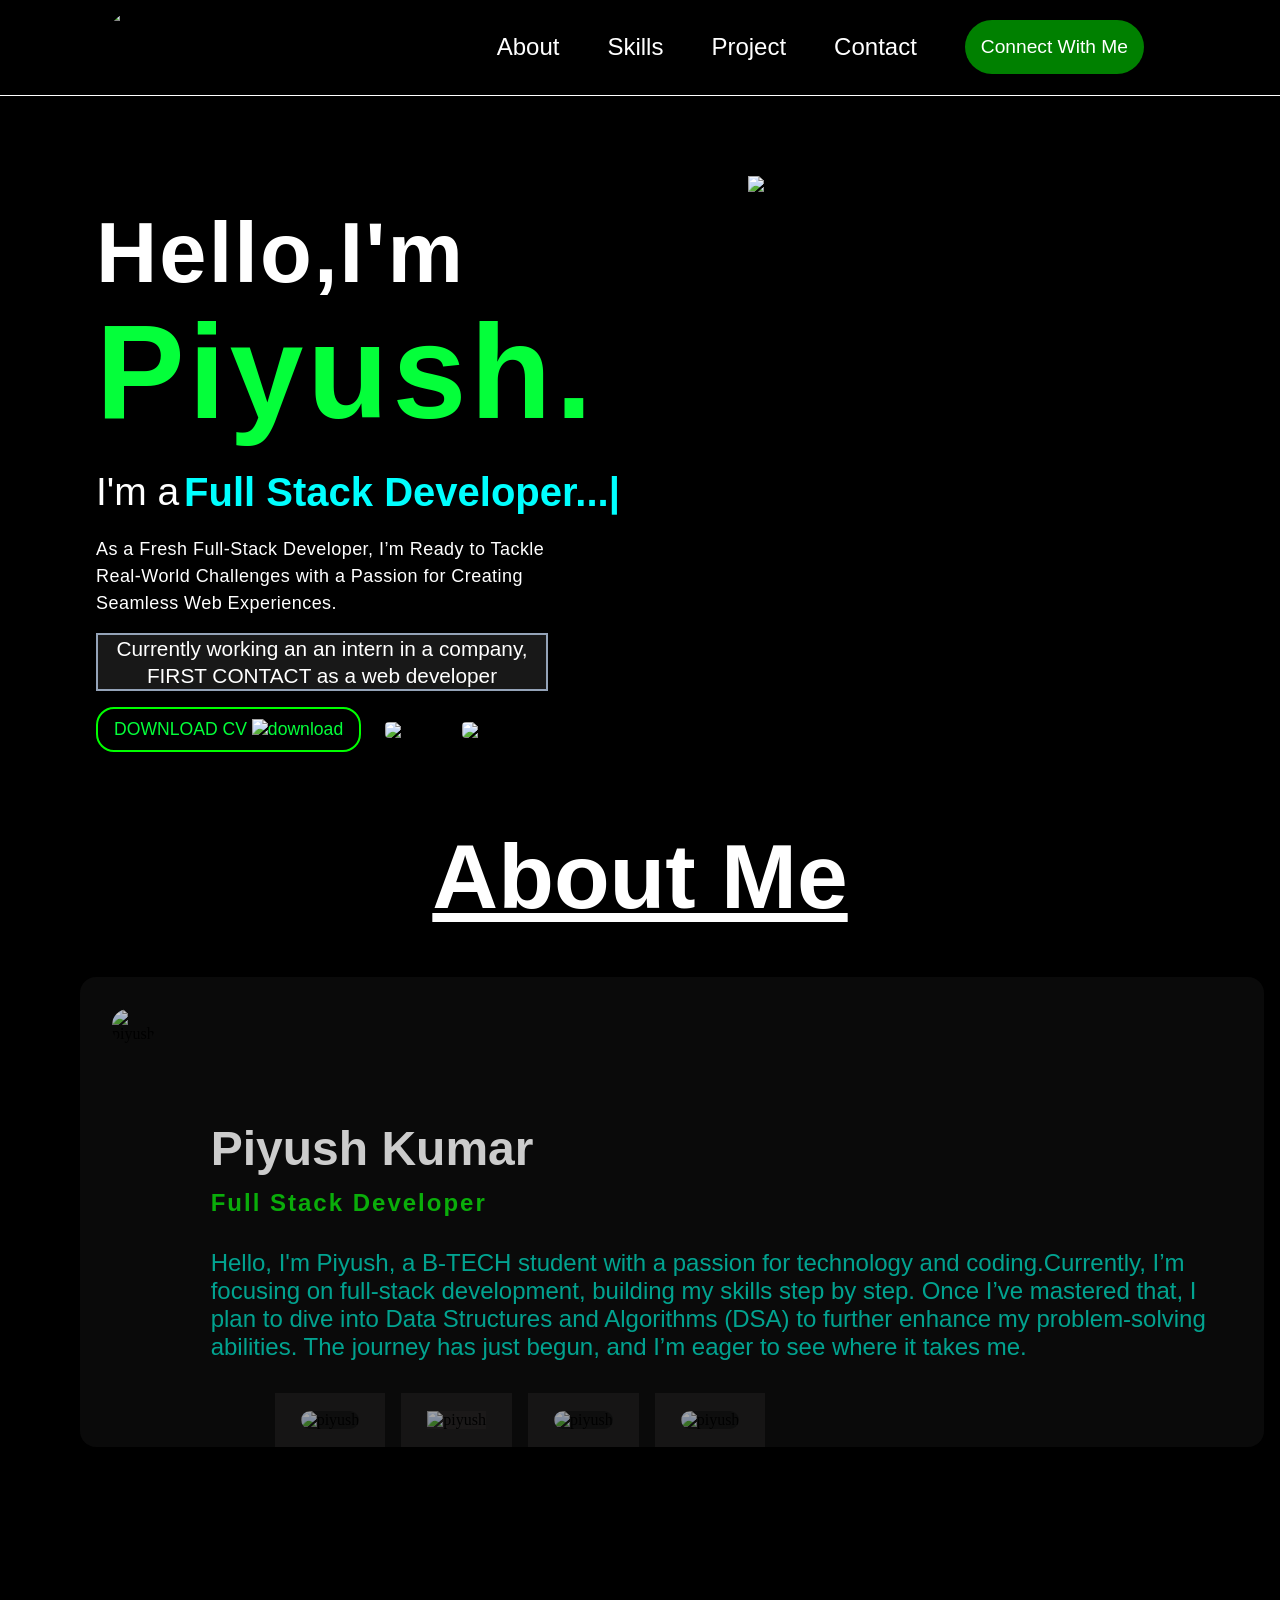
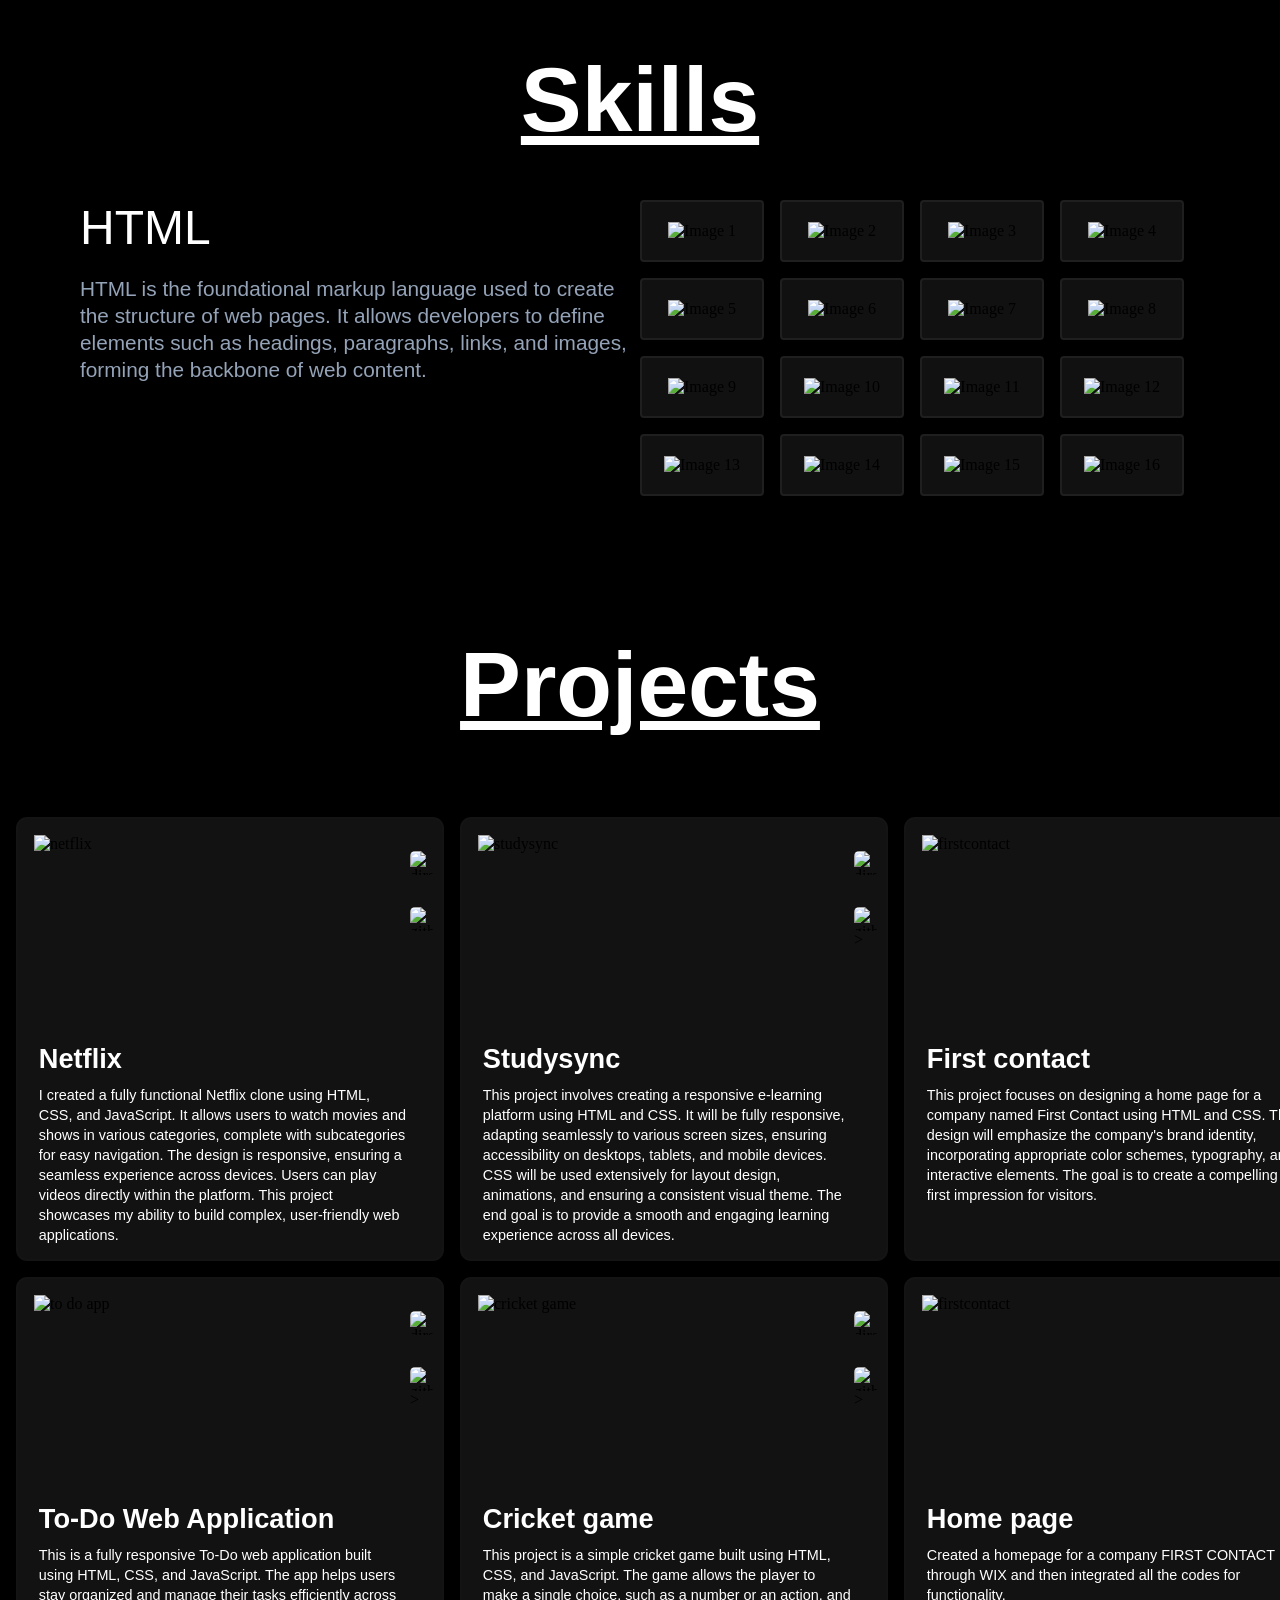
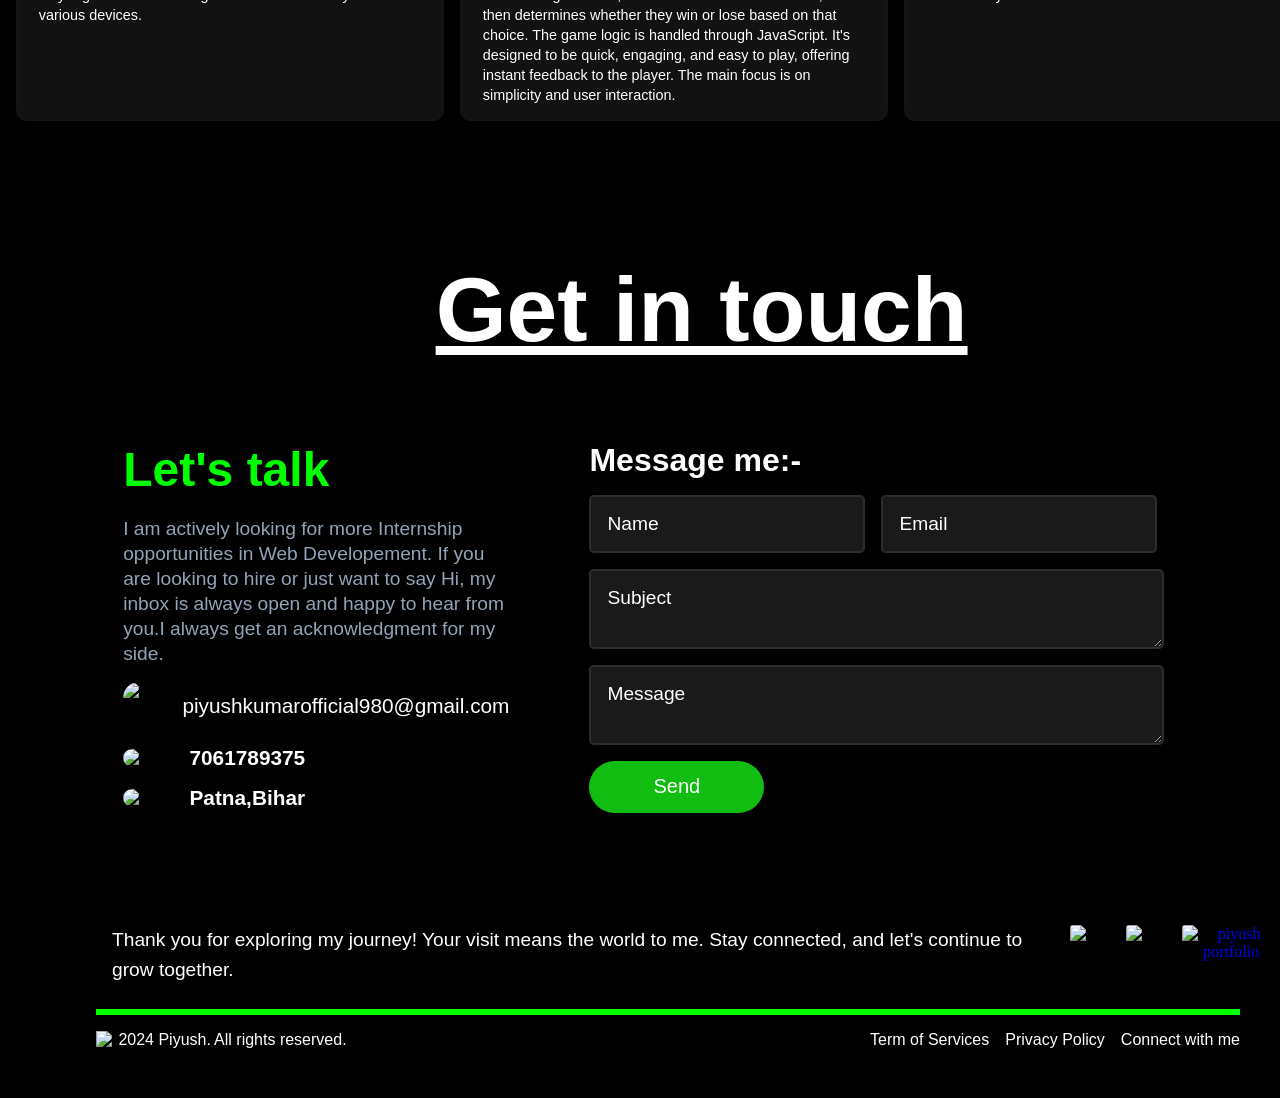
==== index.html @ 13a8d2f1 "Update and rename portfolio2.html to index.html" ====
<!DOCTYPE html>
<html lang="en">

<head>
  <meta charset="UTF-8" />
  <meta name="viewport" content="width=device-width, initial-scale=1.0" />
  <title>portfolio</title>
  <link rel="stylesheet" href="portfolio2.css" />
</head>

<body>
  <div class="header">
    <div class="header-left-content">
      <img class="header-image" src="images/letter p.png" alt="image" />
    </div>

    <nav class="header-right-content">
      <a href="#about" class="header-right-content1">About</a>
      <a href="#skills" class="header-right-content1">Skills</a>
      <a href="#project" class="header-right-content1">Project</a>
      <a href="#contact" class="header-right-content1">Contact</a>
      <a href="#contact" class="header-btn">Connect With Me</a>
    </nav>
  </div>
  <div class="piyush"></div>
  <div class="content1" id="home">
    <div class="content1-left">
      <div class="content1-left-details">
        <div class="content-left-name">
          <h3 class="hello">Hello,I'm</h3>
          <h1 class="name-details">Piyush.</h1>
        </div>

        <div class="about-myself">
          <span class="myself">I'm a</span>
          <span class="programmer" data-text="piyush">Full Stack Developer...</span>
        </div>

        <div class="content1-left-hire">
          <p class="content1-para">
            As a Fresh Full-Stack Developer, I’m Ready to Tackle Real-World
            Challenges with a Passion for Creating Seamless Web Experiences.
          </p>
        </div>
        <div class="last-div">
          <p class="last-para">Currently working an an intern in a company, FIRST CONTACT as a web developer</p>
        </div>
        <div class="download">
          <div class="dummy-box">
            <div id="cv-button">
              DOWNLOAD CV 
              <img class="img-1" src="images/download arrow - Copy.png" alt="download" />
            </div>
          </div>
          <button id="github-button">
            <img class="img-2" src="images/github-img.png" alt="github"
              onclick="openLink('https://github.com/piyushkumar980')" />
          </button>
          <button id="linkedin-button">
            <img class="img-2" src="images/linkedin-img - Copy.png" alt="linkedin"
              onclick="openLink('https://www.linkedin.com/in/piyush-kumar-47b138263/')" />
          </button>
        </div>
      </div>
    </div>

    <div class="content1-right">
      <img class="piyush-image1" src="images/content1-img.png" alt="PIYUSH KUMAR" />
    </div>
  </div>

  <section class="content2" id="about">
    <h1 class="content2-heading">About Me</h1>
    <div class="box">
      <div class="box-left">
        <img class="piyush-img" src="images/piyush image.jpg" alt="piyush" />
      </div>
      <div class="box-right">
        <h2 class="right-box-heading">Piyush Kumar</h2>
        <h3 class="right-box-span">Full Stack Developer</h3>
        <p class="right-box-para">
          Hello, I'm Piyush, a B-TECH student with a passion for technology
          and coding.Currently, I’m focusing on full-stack development,
          building my skills step by step. Once I’ve mastered that, I plan to
          dive into Data Structures and Algorithms (DSA) to further enhance my
          problem-solving abilities. The journey has just begun, and I’m eager
          to see where it takes me.
        </p>
        <div class="right-box-images">
          <div class="img-btn">
            <img class="content2-img" src="images/instagram - Copy.png" alt="piyush"
              onclick="openLink('https://www.instagram.com/')" />
          </div>
          <div class="img-btn">
            <img class="content2-image" src="images/linkedin-img - Copy.png" alt="piyush"
              onclick="openLink('https://www.linkedin.com/in/piyush-kumar-47b138263/')" />
          </div>
          <div class="img-btn">
            <img class="content2-img" src="images/github-img.png" alt="piyush"
              onclick="openLink('https://github.com/piyushkumar980')" />
          </div>
          <div class="img-btn">
            <img class="content2-img" src="images/mail - Copy.png" alt="piyush"
              onclick="openLink('https://myaccount.google.com/?hl=en&utm_source=OGB&utm_medium=act')" />
          </div>
        </div>
      </div>
    </div>
  </section>

  <section class="content3" id="skills">
    <h1 class="content3-heading">Skills</h1>

    <div class="content3-box">
      <div class="content3-leftbox">

        <div class="text-block active" id="text1">
          <h2 class="heading-2">HTML</h2>
          <p class="dummy-para">HTML is the foundational markup language used to create the structure of web pages. It
            allows developers to define elements such as headings, paragraphs, links, and images, forming the backbone
            of web content.</p>
        </div>
        <div class="text-block" id="text2">
          <h2 class="heading-2">CSS</h2>
          <p class="dummy-para">CSS is a stylesheet language used to control the presentation and layout of web pages.
            It allows for the separation of content and design, enabling developers to create visually appealing and
            responsive websites.</p>
        </div>
        <div class="text-block" id="text3">
          <h2 class="heading-2">JavaScript</h2>
          <p class="dummy-para">JavaScript is a powerful programming language that adds interactivity to websites. It
            enables dynamic content, such as animations, form validation, and complex user interfaces, enhancing the
            user experience.</p>
        </div>
        <div class="text-block" id="text4">
          <h2 class="heading-2">Bootstrap</h2>
          <p class="dummy-para">Bootstrap is a front-end framework that helps developers build responsive, mobile-first
            websites. It includes a collection of pre-designed components, such as navigation bars and modals, that can
            be easily customized.</p>
        </div>
        <div class="text-block" id="text5">
          <h2 class="heading-2">MongoDB</h2>
          <p class="dummy-para">MongoDB is a NoSQL database that stores data in JSON-like documents. It is highly
            scalable and flexible, making it ideal for applications that require large volumes of unstructured data.</p>
        </div>
        <div class="text-block" id="text6">
          <h2 class="heading-2">Express</h2>
          <p class="dummy-para">Express is a lightweight web application framework for Node.js. It provides a robust set
            of features for web and mobile applications, simplifying the development of server-side logic and APIs.</p>
        </div>
        <div class="text-block" id="text7">
          <h2 class="heading-2">React</h2>
          <p class="dummy-para">React is a JavaScript library for building user interfaces, particularly single-page
            applications. It allows developers to create reusable UI components and manage the state of complex
            applications efficiently.</p>
        </div>
        <div class="text-block" id="text8">
          <h2 class="heading-2">Node.js</h2>
          <p class="dummy-para">Node.js is a runtime environment that allows developers to run JavaScript on the server
            side. It is widely used for building scalable network applications, thanks to its event-driven, non-blocking
            I/O model.</p>
        </div>
        <div class="text-block" id="text9">
          <h2 class="heading-2">MySQL</h2>
          <p class="dummy-para">MySQL is a widely used open-source relational database management system. It is known
            for its reliability, performance, and ease of use, and is commonly used in web applications to store and
            retrieve data.</p>
        </div>
        <div class="text-block" id="text10">
          <h2 class="heading-2">Tailwind CSS</h2>
          <Tailwind class="dummy-para">Tailwind CSS is a utility-first CSS framework that allows developers to rapidly
            build custom user interfaces. It provides low-level utility classes that can be combined to create unique
            designs without writing custom CSS.</p>
        </div>
        <div class="text-block" id="text11">
          <h2 class="heading-2">C</h2>
          <p class="dummy-para">C is a general-purpose programming language that has influenced many modern languages.
            It is known for its efficiency and is widely used in system programming, embedded systems, and operating
            systems.</p>
        </div>
        <div class="text-block" id="text12">
          <h2 class="heading-2">C++</h2>
          <p class="dummy-para">C++ is an extension of the C programming language that includes object-oriented
            features. It is commonly used in software development for applications that require high performance, such
            as games and simulations.</p>
        </div>
        <div class="text-block" id="text13">
          <h2 class="heading-2">Git</h2>
          <p class="dummy-para">Git is a version control system that tracks changes in source code during software
            development. It enables multiple developers to collaborate on projects, maintain version history, and manage
            code repositories efficiently.</p>
        </div>
        <div class="text-block" id="text14">
          <h2 class="heading-2">EJS</h2>
          <p class="dummy-para">EJS (Embedded JavaScript) is a templating language that allows developers to generate
            HTML with plain JavaScript. It is commonly used in server-side applications to create dynamic web pages.</p>
        </div>
        <div class="text-block" id="text15">
          <h2 class="heading-2">Postman</h2>
          <p class="dummy-para">Postman is a collaborative platform for API development. It simplifies the process of
            designing, testing, and documenting APIs, making it easier for developers to work together on API projects.
          </p>
        </div>
        <div class="text-block" id="text16">
          <h2 class="heading-2">VS Code</h2>
          <p class="dummy-para">Visual Studio Code (VS Code) is a popular source-code editor developed by Microsoft. It
            supports numerous programming languages and offers a wide range of extensions, making it a versatile tool
            for developers.</p>
        </div>
      </div>

      <div class="image-container">
        <div class="image-div">
          <img class="image" src="images/html.png" alt="Image 1" data-target="text1">
        </div>
        <div class="image-div">
          <img class="image" src="images/css.png" alt="Image 2" data-target="text2">
        </div>
        <div class="image-div">
          <img class="image" src="images/javascript.png" alt="Image 3" data-target="text3">
        </div>
        <div class="image-div">
          <img class="image" src="images/bootstarp.png" alt="Image 4" data-target="text4">
        </div>
        <div class="image-div">
          <img class="image" src="images/mongodb.png" alt="Image 5" data-target="text5">
        </div>
        <div class="image-div">
          <img class="image" src="images/express.png" alt="Image 6" data-target="text6">
        </div>
        <div class="image-div">
          <img class="image" src="images/react.png" alt="Image 7" data-target="text7">
        </div>
        <div class="image-div">
          <img class="image" src="images/node js.png" alt="Image 8" data-target="text8">
        </div>
        <div class="image-div">
          <img class="image" src="images/my sql.png" alt="Image 9" data-target="text9">
        </div>
        <div class="image-div">
          <img class="image" src="images/tailwind.png" alt="Image 10" data-target="text10">
        </div>
        <div class="image-div">
          <img class="image" src="images/c language.png" alt="Image 11" data-target="text11">
        </div>
        <div class="image-div">
          <img class="image" src="images/c++.png" alt="Image 12" data-target="text12">
        </div>
        <div class="image-div">
          <img class="image" src="images/git.png" alt="Image 13" data-target="text13">
        </div>
        <div class="image-div">
          <img class="image" src="images/ejs.png" alt="Image 14" data-target="text14">
        </div>
        <div class="image-div">
          <img class="image" src="images/postman.png" alt="Image 15" data-target="text15">
        </div>
        <div class="image-div">
          <img class="image" src="images/vs code.png" alt="Image 16" data-target="text16">
        </div>
      </div>
    </div>
    </div>
  </section>

  <section class="content-4" id="project">
    <h1 class="content4-heading">Projects</h1>
    <div class="content4-box">
      <div class="BOX">
        <div class="img-box">
          <img class="DUMMY-BOX-img" src="images/netflix img.gif" alt="netflix">
          <div class="img-box2">
            <img class="dummy-img" src="images/direct-link.webp" alt="direct-link"
              onclick="openLink('http://127.0.0.1:5500/netflix%20clone/netflix.html')">
            <img class="dummy-img" src="images/github-img2.png" alt="github"
              onclick="openLink('https://github.com/piyushkumar980/NETFLIX_PROJECT')">
          </div>
        </div>
        <span class="DUMMY-BOX-SPAN">Netflix</span>
        <p class="DUMMY-BOX-PARA2">I created a fully functional Netflix clone using HTML, CSS, and JavaScript. It allows
          users to watch movies and shows in various categories, complete with subcategories for easy navigation. The
          design is responsive, ensuring a seamless experience across devices. Users can play videos directly within the
          platform. This project showcases my ability to build complex, user-friendly web applications.</p>
      </div>

      <div class="BOX">
        <div class="img-box">
          <img class="DUMMY-BOX-img" src="images/e learning.gif" alt="studysync">
          <div class="img-box2">
            <img class="dummy-img" src="images/direct-link.webp" alt="direct-link"
              onclick="openLink('http://127.0.0.1:5500/studysync%20project/studysync.html')">
            <img class="dummy-img" src="images/github-img2.png" alt="github"
              onclick="openLink('https://github.com/piyushkumar980/STUDYSYNC_PROJECT')">>
          </div>
        </div>
        <span class="DUMMY-BOX-SPAN">Studysync</span>
        <p class="DUMMY-BOX-PARA2">This project involves creating a responsive e-learning platform using HTML and CSS.
          It will be fully responsive, adapting seamlessly to various screen sizes, ensuring accessibility on desktops,
          tablets, and mobile devices. CSS will be used extensively for layout design, animations, and ensuring a
          consistent visual theme. The end goal is to provide a smooth and engaging learning experience across all
          devices.</p>
      </div>

      <div class="BOX">
        <div class="img-box">
          <img class="DUMMY-BOX-img3" src="images/firstcontact1.png" alt="firstcontact">
          <div class="img-box2">
            <img class="dummy-img" src="images/direct-link.webp" alt="direct-link"
              onclick="openLink('http://127.0.0.1:5500/first%20contact/index.html')">
            <img class="dummy-img" src="images/github-img2.png" alt="github"
              onclick="openLink('https://github.com/piyushkumar980/FIRST_CONTACT')">>
          </div>
        </div>
        <span class="DUMMY-BOX-SPAN">First contact</span>
        <p class="DUMMY-BOX-PARA2">This project focuses on designing a home page for a company named First Contact using
          HTML and CSS. The design will emphasize the company's brand identity, incorporating appropriate color schemes,
          typography, and interactive elements. The goal is to create a compelling first impression for visitors.</p>
      </div>

      <div class="BOX">
        <div class="img-box">
          <img class="DUMMY-BOX-img" src="images/to-do-list.png" alt="to do app">
          <div class="img-box2">
            <img class="dummy-img" src="images/direct-link.webp" alt="direct-link"
              onclick="openLink('http://127.0.0.1:5500/TODO%20APP/todo.html')">
            <img class="dummy-img" src="images/github-img2.png" alt="github"
              onclick="openLink('https://github.com/piyushkumar980/TO-DO-LIST')">>
          </div>
        </div>
        <span class="DUMMY-BOX-SPAN">To-Do Web Application</span>
        <p class="DUMMY-BOX-PARA2">This is a fully responsive To-Do web application built using HTML, CSS, and
          JavaScript. The app helps users stay organized and manage their tasks efficiently across various devices.</p>
      </div>

      <div class="BOX">
        <div class="img-box">
          <img class="DUMMY-BOX-img5" src="images/cricket game.jpeg" alt="cricket game">
          <div class="img-box2">
            <img class="dummy-img" src="images/direct-link.webp" alt="direct-link"
              onclick="openLink('http://127.0.0.1:5500/CRICKET%20GAME%20PROJECT/cricket.html')">
            <img class="dummy-img" src="images/github-img2.png" alt="github"
              onclick="openLink('https://github.com/piyushkumar980/CRICKET_GAME')">>
          </div>
        </div>
        <span class="DUMMY-BOX-SPAN">Cricket game</span>
        <p class="DUMMY-BOX-PARA2">This project is a simple cricket game built using HTML, CSS, and JavaScript. The game
          allows the player to make a single choice, such as a number or an action, and then determines whether they win
          or lose based on that choice. The game logic is handled through JavaScript. It's designed to be quick,
          engaging, and easy to play, offering instant feedback to the player. The main focus is on simplicity and user
          interaction.</p>
      </div>

      <div class="BOX">
        <div class="img-box">
          <img class="DUMMY-BOX-img5" src="images/firstcontact2.png" alt="firstcontact">
          <div class="img-box2">
            <img class="dummy-img" src="images/direct-link.webp" alt="direct-link"
              onclick="openLink('https://piyushkumarofficia5.wixsite.com/firstcontact')">
            <img class="dummy-img" src="images/github-img2.png" alt="github"
              onclick="openLink('https://github.com/piyushkumar980')">
          </div>
        </div>
        <span class="DUMMY-BOX-SPAN">Home page</span>
        <p class="DUMMY-BOX-PARA2">Created a homepage for a company FIRST CONTACT through WIX and then integrated all
          the codes for functionality.</p>
      </div>
    </div>
  </section>
  <section class="content5" id="contact">
    <h1 class="content5-heading">Get in touch</h1>

    <div class="content5-bottom">
      <div class="content5-bottom-left">
        <h2 class="content5-dummy-heading1">Let's talk</h2>

        <p class="content5-para">I am actively looking for more Internship opportunities in Web Developement. If you
          are looking to hire or just want to say Hi, my inbox is always open and happy to hear from you.I always get
          an acknowledgment for my side.</p>

        <div class="content5-contact">
          <img class="content5-bottom-img" src="images/mail2.png" alt="email" />
          <a class="content5-bottom-heading"
            href="https://myaccount.google.com/?hl=en&utm_source=OGB&utm_medium=act">piyushkumarofficial980@gmail.com</a>
        </div>

        <div class="content5-contact">
          <div class="content5-img">
            <img class="content5-bottom-img" src="images/phone.webp" alt="phone" />
          </div>

          <div class="content5-bottom-name">
            <h4 class="content5-bottom-heading">7061789375</h4>
          </div>
        </div>

        <div class="content5-contact">
          <div class="content5-img">
            <img class="content5-bottom-img" src="images/location.jpg" alt="phone" />
          </div>

          <div class="content5-bottom-name">
            <h4 class="content5-bottom-heading">Patna,Bihar</h4>
          </div>
        </div>
      </div>

      <div class="content5-bottom-right">
        <h2 class="content5-heading1">Message me:-</h2>
        <form id="contact-form" onsubmit="handleSubmit(event)">
          <div class="details1" id="loginForm1">
            <input id="name" type="text" name="name" required placeholder="Name" required>
            <input id="email" type="email" name="email" required placeholder="Email" required>
          </div>

          <div class="details2" id="loginForm2">
            <textarea id="subject" type="subject" name="subject" required placeholder="Subject"
              class="content5-details2"></textarea>
            <textarea id="message" type="message" name="message" required placeholder="Message"
              class="content5-details2"></textarea>
            <button type="submit" class="content5-send-button">Send</button>
        </form>
      </div>
    </div>
  </section>
  <div class="content6">
    <p class="content6-para">Thank you for exploring my journey! Your visit means the world to me. Stay connected, and
      let's continue to grow together.</p>
    <div class="content6-img">
      <img class="content6-image" src="images/github-img.png" alt="github"
        onclick="openLink('https://github.com/piyushkumar980')">
      <img class="content6-image" src="images/linkedin-img - Copy.png" alt="linkedin"
        onclick="openLink('https://www.linkedin.com/in/piyush-kumar-47b138263/')">
      <a href="http://127.0.0.1:5500/portfolio%202/portfolio2.html"><img class="content6-image"
          src="images/letter p.png" alt="piyush portfolio"></a>
    </div>
  </div>
  <div class="content7">
    <div class="content7-box"></div>
  </div>
  <div class="content8">
    <div class="content8-BOX">
      <div class="content8-box1">
        <img class="content8-img" src="images/copyright2.png" alt="copyright">
        <p class="content8-para"> 2024 Piyush.</p>
        <p class="content8-para">All rights reserved.</p>
      </div>
      <div class="content8-box2">
        <p class="content8-para">Term of Services</p>
        <p class="content8-para">Privacy Policy</p>
        <p class="content8-para">Connect with me</p>
      </div>
    </div>
    <div class="content7-right-button">
      <button id="scrollToTopBtn" class="myBtn">^</button>
    </div>
  </div>
  <script src="portfolio2.js"></script>
</body>

</html>
---- portfolio2.css ----
* {
  margin: 0;
  padding: 0;
  text-decoration: none;
}
body {
  text-align: center;
}
.header {
  display: flex;
  justify-content: space-between;
  background-color: black;
  width: 100%;
  z-index: 10;
  /* position: fixed; */
}
.header-left-content {
  display: flex;
  align-items: center;
  opacity: 0;
  position: relative;
  animation: fall 2s forwards;
}
.header-image {
  margin-top: 0.3rem;
  margin-bottom: 0.3rem;
  margin-left: 6.5rem;
  width: 85px;
  height: 85px;
  border-radius: 7rem;
  transition: all 1s ease-in-out 0.1s;
}
.header-image:hover {
  transform: rotate(360deg);
}
.header-right-content {
  display: flex;
  flex-direction: row;
  align-items: center;
  gap: 3rem;
  padding-right: 8.5rem;
}
.header-right-content1 {
  font-family: Poppins, sans-serif;
  font-size: 1.5rem;
  font-weight: 500;
  color: white;
  opacity: 0;
  position: relative;
  animation: fall 2s forwards;
}
@keyframes fall {
  0% {
    opacity: 0;
    transform: translateY(-100px);
  }
  100% {
    opacity: 1;
    transform: translateY(0);
  }
}
.header-right-content1:hover {
  color: rgb(4, 209, 4);
  text-decoration: underline;
}
.header-btn {
  background-color: rgb(0 128 0);
  padding: 1rem 1rem;
  border: none;
  border-radius: 2rem;
  font-family: Poppins, sans-serif;
  font-size: 1.2rem;
  font-weight: 500;
  color: white;
  opacity: 0;
  position: relative;
  animation: fall 2s forwards;
}
.header-btn:hover {
  text-decoration: underline;
}
.header-left-content {
  animation-delay: 0ms;
}
.header-right-content1:nth-child(1) {
  animation-delay: 0.5s;
}
.header-right-content1:nth-child(2) {
  animation-delay: 1s;
}
.header-right-content1:nth-child(3) {
  animation-delay: 1.5s;
}
.header-right-content1:nth-child(4) {
  animation-delay: 2s;
}
.header-right-content1:nth-child(5) {
  animation-delay: 2.5s;
}
.header-right-content1:nth-child(6) {
  animation-delay: 3s;
}
.content1 {
  display: flex;
  flex-direction: row;
  background-color: black;
  margin-top: 1px;
  max-width: 100%;
}
.content1-left {
  margin-top: 6.5rem;
  margin-left: 6rem;
  display: flex;
  flex-direction: column;
  align-items: center;
}
.content1-left-details {
  display: flex;
  flex-direction: column;
  opacity: 0;
  transform: rotate(-360deg) translateX(100px);
  animation: rotate 1s forwards;
  animation-delay: 4s;
}

@keyframes rotate {
  0% {
    opacity: 0;
    transform: rotate(-360deg) translateY(-100px);
  }
  100% {
    opacity: 1;
    transform: rotate(0deg) translateY(0);
  }
}
.content-left-name {
  text-align: left;
}
.hello {
  font-size: 5.3rem;
  letter-spacing: 0.025em;
  line-height: 1.25;
  font-weight: 700;
  font-family: Poppins, sans-serif;
  color: white;
  row-gap: 2rem;
}
.name-details {
  font-size: 8.3rem;
  letter-spacing: 4px;
  line-height: 1;
  font-weight: 700;
  font-family: Poppins, sans-serif;
  color: rgb(4, 255, 58);
}
.about-myself {
  margin-top: 2rem;
  display: flex;
  flex-direction: row;
  gap: 0.3rem;
  position: inline-block;
}
.myself {
  font-size: 39px;
  color: white;
  font-family: Poppins, sans-serif;
}
.programmer {
  font-size: 40px;
  font-weight: bolder;
  color: aqua;
  font-family: Poppins, sans-serif;
  animation: bounce 2s ease-in-out infinite;
}
.programmer::after {
  content: "|";
  animation: blink 0.4s infinite;
}
@keyframes blink {
  0% {
    opacity: 1;
  }
  50% {
    opacity: 0;
  }
  100% {
    opacity: 1;
  }
}
@keyframes bounce {
  0%,
  20%,
  50%,
  80%,
  100% {
    transform: translateY(0);
  }
  40% {
    transform: translateY(-20px);
  }
  60% {
    transform: translateY(-15px);
  }
}
.content1-left-hire {
  margin-top: 1.3rem;
  text-align: left;
}
.content1-para {
  font-family: Poppins, sans-serif;
  max-width: 30rem;
  letter-spacing: 0.025em;
  border-radius: 0.2rem;
  font-size: 18px;
  color: white;
  line-height: 1.5;
}
.last-div {
  margin-top: 1rem;
  text-align: center;
  border: 2px solid rgb(148 163 184);
  max-width: 28rem;
  background-color: rgb(24, 24, 24);
}
.last-div:hover {
  border-color: rgb(69, 206, 74);
  .last-para {
    color: rgb(148 163 184);
    background-color: black;
  }
}
.last-para {
  font-size: 1.3rem;
  font-family: Poppins, sans-serif;
  max-width: 30rem;
  line-height: 27px;
  color: white;
}
.download {
  display: flex;
  flex-direction: row;
  gap: 1.5rem;
  margin-top: 1rem;
}
.dummy-box {
  display: flex;
  flex-direction: row;
}
#cv-button {
  border: 2px solid rgb(0, 255, 0);
  font-family: poppins, sans-serif;
  background-color: black;
  font-size: 1.1rem;
  font-weight: 500;
  color: rgb(4, 255, 58);
  padding: 10px 1rem;
  border-radius: 18px;
  transition: transform 0.2s;
}
#cv-button:hover {
  transform: scale(1.1);
}
.img-1 {
  height: 18px;
  width: 18px;
}
.img-2 {
  height: 35px;
  width: 35px;
  border-radius: 4px;
}
.content1-right {
  margin-left: 8rem;
}
.piyush-image1 {
  margin-top: 5rem;
  margin-bottom: 1.5rem;
  height: 35rem;
  width: 35rem;
}
#github-button {
  background-color: black;
  border: none;
  transition: transform 0.2s;
}
#github-button:hover {
  transform: scale(1.4);
}
#linkedin-button {
  background-color: black;
  border: none;
  transition: transform 0.2s;
}
#linkedin-button:hover {
  transform: scale(1.2);
}
.content2 {
  background-color: black;
  padding-top: 4.5rem;
}
.box {
  background-color: rgb(13, 13, 13);
  opacity: 0.8;
  display: flex;
  max-width: 74rem;
  margin-left: 5rem;
  justify-content: space-around;
  margin-top: 3rem;
  border-radius: 1rem;
}
.content2-heading {
  color: white;
  text-decoration: underline;
  font-size: 5.7rem;
  font-weight: 600;
  z-index: 10;
  font-family: Poppins, sans-serif;
}
.piyush-img {
  height: 45rem;
  width: 35rem;
  border-radius: 3rem;
  padding: 2rem;
}
.box-right {
  margin-left: 1.5rem;
}
.right-box-heading {
  font-size: 3rem;
  font-family: Poppins, sans-serif;
  color: white;
  text-align: left;
  margin-top: 9rem;
}
.right-box-span {
  font-size: 1.5rem;
  font-family: Poppins, sans-serif;
  color: rgb(13, 217, 13);
  text-align: left;
  margin-top: 0.8rem;
  letter-spacing: 2px;
}
.right-box-para {
  font-size: 1.5rem;
  font-family: Poppins, sans-serif;
  color: rgba(0, 255, 225, 0.791);
  text-align: left;
  margin-top: 0.8rem;
  margin-top: 2rem;
  padding-right: 25px;
}
.right-box-images {
  display: flex;
  flex-direction: row;
  gap: 1rem;
  margin-left: 4rem;
}
.content2-img {
  height: 2rem;
  width: 2rem;
  background-color: rgb(21, 21, 21);
  border-radius: 11px;
}
.content2-image {
  height: 2rem;
  width: 2rem;
  background-color: rgb(41, 38, 38);
}
.img-btn {
  margin-top: 2rem;
  padding: 16px 1.5rem;
  background-color: rgb(33, 32, 32);
  opacity: 0.8;
  border: 2px solid rgb(33, 32, 32);
  transition-duration: 0.8s;
}
.img-btn:hover {
  border-color: rgb(0, 255, 0);
}
.content3 {
  background-color: black;
  padding-top: 12.5rem;
}
.content3-heading {
  color: white;
  text-decoration: underline;
  font-size: 5.7rem;
  font-weight: 600;
  z-index: 10;
  font-family: Poppins, sans-serif;
}
.content3-box {
  background-color: black;
  display: grid;
  grid-template-columns: repeat(2, 1fr);
  grid-template-rows: repeat(1, 1fr);
  margin-top: 3rem;
}
.content3-leftbox {
  display: flex;
  flex-direction: column;
  text-align: left;
  margin-left: 5rem;
}
.text-block.active {
  display: block;
}
.text-block {
  display: flex;
  flex-direction: column;
  display: none;
}
.heading-2 {
  font-size: 3rem;
  margin-bottom: 20px;
  color: white;
  font-weight: 500;
  font-family: Poppins, sans-serif;
}
.dummy-para {
  font-size: 1.3rem;
  color: rgb(148 163 184);
  font-family: Poppins, sans-serif;
  max-width: 35rem;
  line-height: 27px;
}
.image-container {
  display: grid;
  grid-template-columns: repeat(4, 1fr);
  grid-template-rows: repeat(4, 1fr);
  gap: 1rem;
  margin-right: 6rem;
}
.image {
  height: 5rem;
  width: 5rem;
}
.image-div {
  border-radius: 0.25rem;
  border: 2.5px solid rgb(31, 31, 31);
  background-color: rgb(17 17 17);
  padding: 20px;
  transition-duration: 0.8s;
}
.image-div:hover {
  border-color: rgb(69, 206, 74);
}
.content-4 {
  background-color: black;
  padding-top: 8.5rem;
}
.content4-heading {
  color: white;
  text-decoration: underline;
  font-size: 5.7rem;
  font-weight: 600;
  z-index: 10;
  font-family: Poppins, sans-serif;
}
.content4-box {
  display: grid;
  grid-template-columns: repeat(3, 1fr);
  grid-template-rows: repeat(2, 1fr);
  margin-top: 5rem;
  gap: 1rem;
  margin-left: 1rem;
  margin-right: 2rem;
  text-align: left;
}
.BOX {
  height: 27.5rem;
  background-color: rgb(19, 18, 18);
  border: 2px solid rgb(21, 20, 20);
  border-radius: 0.7rem;
  transition: 0.8s;
}
.BOX:hover {
  border-color: rgb(0, 255, 0);
}
.DUMMY-BOX-img {
  height: 12rem;
  width: 23rem;
  margin-top: 1rem;
  margin-left: 1rem;
  margin-bottom: 1rem;
}
.img-box {
  display: flex;
  flex-direction: row;
  gap: 0.5rem;
}
.img-box2{
  display: flex;
  flex-direction: column;
  margin-right: 0.5rem;
}
.dummy-img {
  height: 1.5rem;
  width: 1.5rem;
  border-radius: 5px;
  margin-top: 2rem;
  transition: 0.4s;
}
.dummy-img:hover{
  transform: scale(1.1);
}
.DUMMY-BOX-img3 {
  height: 12rem;
  width: 23rem;
  margin-top: 1rem;
  margin-left: 1rem;
  margin-bottom: 1rem;
}
.DUMMY-BOX-img5 {
  height: 12rem;
  width: 23rem;
  margin-top: 1rem;
  margin-left: 1rem;
  margin-bottom: 1rem;
}
.DUMMY-BOX-SPAN {
  color: rgb(255, 255, 255);
  font-size: 1.7rem;
  font-weight: 700;
  margin-left: 1.3rem;
  font-family: Poppins, sans-serif;
}
.DUMMY-BOX-PARA2 {
  color: rgb(255, 255, 255);
  font-size: 0.9rem;
  margin-top: 10px;
  max-width: 23rem;
  margin-left: 1.3rem;
  font-family: Poppins, sans-serif;
  line-height: 20px;
}
.content5 {
  background-color: black;
  padding-top: 8.5rem;
  padding-left: 7.7rem;
}
.content5-heading {
  color: rgb(255, 255, 255);
  text-decoration: underline;
  font-size: 5.7rem;
  font-weight: 600;
  z-index: 10;
  font-family: Poppins, sans-serif;
}
.content5-bottom {
  display: grid;
  grid-template-columns: repeat(2, 1fr);
  gap: 5rem;
  margin-top: 3rem;
}
.content5-bottom-left {
  display: flex;
  flex-direction: column;
  text-align: left;
  margin-top: 2rem;
}
.content5-dummy-heading1 {
  font-size: 3rem;
  font-family: Poppins, sans-serif;
  color: rgb(0, 255, 0);
}
.content5-para {
  color: rgb(148 163 184);
  font-size: 1.2rem;
  max-width: 550px;
  margin-top: 1.2rem;
  line-height: 25px;
  font-family: Poppins, sans-serif;
}
.content5-contact {
  margin-top: 1rem;
  display: flex;
  flex-direction: row;
  gap: 0.7rem;
  align-items: center;
}
.content5-bottom-img {
  border-radius: 1rem;
  width: 3rem;
  height: 3rem;
  transition: 0.5s;
}
.content5-bottom-img:hover {
  transform: scale(1.1);
}
.content5-bottom-heading {
  font-size: 1.3rem;
  color: rgb(255, 255, 255);
  font-family: Poppins, sans-serif;
  transition: 0.5s;
}
.content5-bottom-heading:hover {
  color: red;
  transform: scale(1.05);
}
.content5-bottom-right {
  text-align: left;
  margin-top: 2rem;
}
.content5-heading1 {
  color: rgb(255, 255, 255);
  font-size: 2rem;
  font-family: Poppins, sans-serif;
}
.details1 {
  margin-top: 1rem;
  display: flex;
  flex-direction: row;
  gap: 1rem;
}
#loginForm1 input[type="text"]::placeholder {
  color: rgb(255, 255, 255);
  font-size: 1.2rem;
  font-family: Poppins, sans-serif;
  opacity: 1;
}
#name {
  padding: 1rem;
  background-color: rgb(27, 26, 26);
  border: 2px solid rgb(45, 44, 44);
  border-radius: 0.3rem;
  position: relative;
  color: rgba(0, 255, 225, 0.791);
  font-size: 1.2rem;
  font-family: Poppins, sans-serif;
}
#loginForm1 input[type="email"]::placeholder {
  color: rgb(255, 255, 255);
  font-size: 1.2rem;
  font-family: Poppins, sans-serif;
  opacity: 1;
}
#email {
  padding: 1rem;
  background-color: rgb(27, 26, 26);
  border: 2px solid rgb(45, 44, 44);
  border-radius: 0.3rem;
  position: relative;
  color: rgba(0, 255, 225, 0.791);
  font-size: 1.2rem;
  font-family: Poppins, sans-serif;
}
.details2 {
  margin-top: 1rem;
  display: flex;
  flex-direction: column;
  margin-right: 11.5rem;
  gap: 1rem;
}
#loginForm2 textarea[type="subject"]::placeholder {
  color: rgb(255, 255, 255);
  font-size: 1.2rem;
  font-family: Poppins, sans-serif;
  opacity: 1;
}
#subject {
  padding: 1rem;
  background-color: rgb(27, 26, 26);
  border: 2px solid rgb(45, 44, 44);
  border-radius: 0.3rem;
  position: relative;
  color: rgba(0, 255, 225, 0.791);
  font-size: 1.2rem;
  font-family: Poppins, sans-serif;
}
#loginForm2 textarea[type="message"]::placeholder {
  color: rgb(255, 255, 255);
  font-size: 1.2rem;
  font-family: Poppins, sans-serif;
  opacity: 1;
}
#message {
  padding: 1rem;
  background-color: rgb(27, 26, 26);
  border: 2px solid rgb(45, 44, 44);
  border-radius: 0.3rem;
  position: relative;
  color: rgba(0, 255, 225, 0.791);
  font-size: 1.2rem;
  font-family: Poppins, sans-serif;
}
.content5-button {
  text-align: left;
}
.content5-send-button {
  padding: 0.9rem 4rem;
  margin-right: 25rem;
  border-radius: 3rem;
  font-size: 20px;
  color: rgb(255, 255, 255);
  background-color: rgb(17, 189, 17);
  border: none;
}
.content5-send-button:hover {
  background-color: rgb(42, 42, 42);
  color: red;
  transform: scale(1.1);
}
.content6 {
  padding-top: 7rem;
  padding-bottom: 1.5rem;
  background-color: black;
  display: flex;
  flex-direction: row;
  gap: 1rem;
  padding-left: 7rem;
}
.content6-para {
  font-size: 1.2rem;
  max-width: 60rem;
  line-height: 30px;
  text-align: left;
  color: rgb(255, 255, 255);
  font-family: Poppins, sans-serif;
}
.content6-img {
  display: flex;
  flex-direction: row;
  gap: 1rem;
}
.content6-image {
  height: 2.5rem;
  width: 2.5rem;
  border-radius: 0.2rem;
  transition: 0.8s;
}
.content6-image:hover {
  transform: scale(1.2);
}
.content7 {
  background-color: black;
}
.content7-box {
  height: 0.4rem;
  background-color: rgb(0, 255, 0);
  max-width: 71.5rem;
  margin-left: 6rem;
}
.content8 {
  padding-top: 1rem;
  padding-bottom: 3rem;
  background-color: black;
}
.content8-BOX {
  display: flex;
  justify-content: space-between;
  max-width: 71.5rem;
  margin-left: 6rem;
}
.content8-box1 {
  display: flex;
  flex-direction: row;
  gap: 0.2rem;
}
.content8-img {
  height: 1.2rem;
  width: 1.2rem;
}
.content8-para {
  font-size: 1rem;
  color: rgb(255, 255, 255);
  font-family: Poppins, sans-serif;
}
.content8-box2 {
  display: flex;
  flex-direction: row;
  gap: 1rem;
}
#scrollToTopBtn {
  display: none;
  position: fixed;
  bottom: 5px;
  right: 5px;
  z-index: 99;
  border: none;
  outline: none;
  background-color: rgb(62, 61, 61);
  color: white;
  cursor: pointer;
  padding: 3px 8px;
  border-radius: 10px;
  font-size: 30px;
}
#scrollToTopBtn:hover {
  background-color: rgb(151, 151, 151);
}
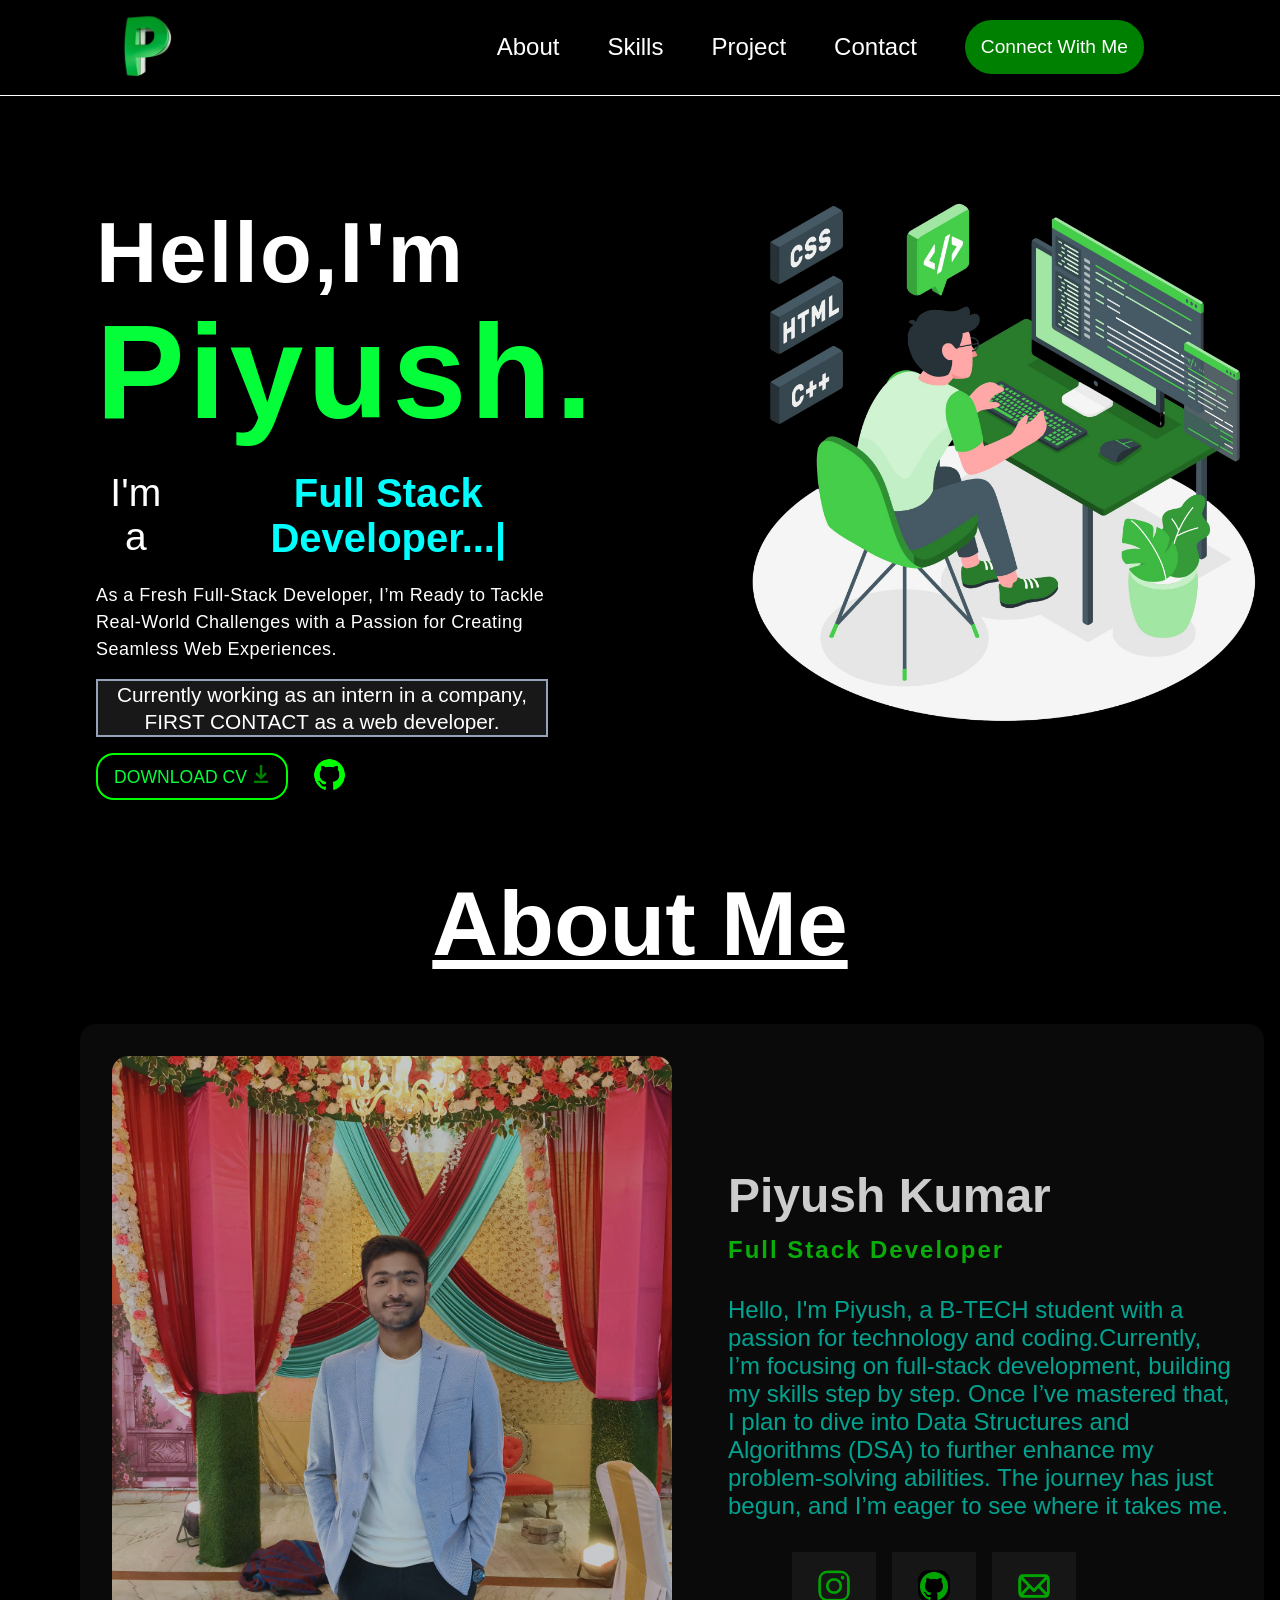
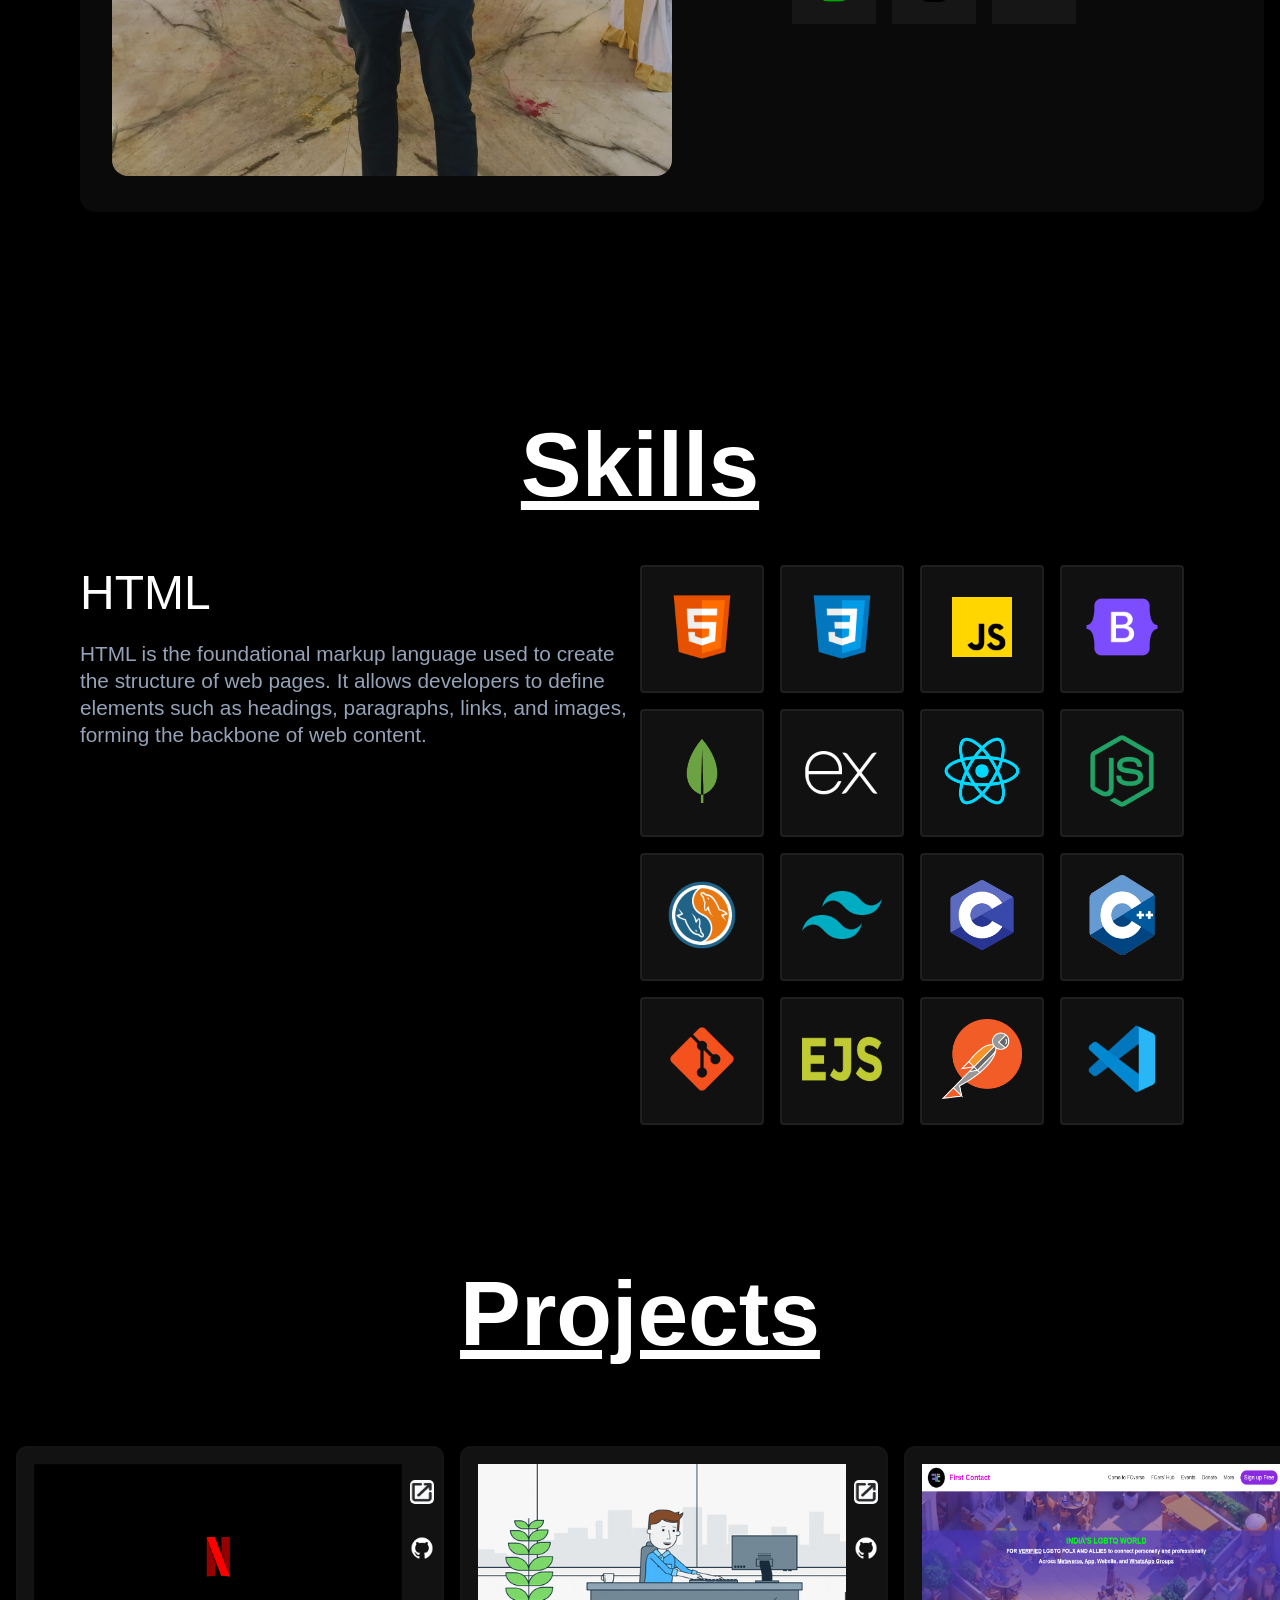
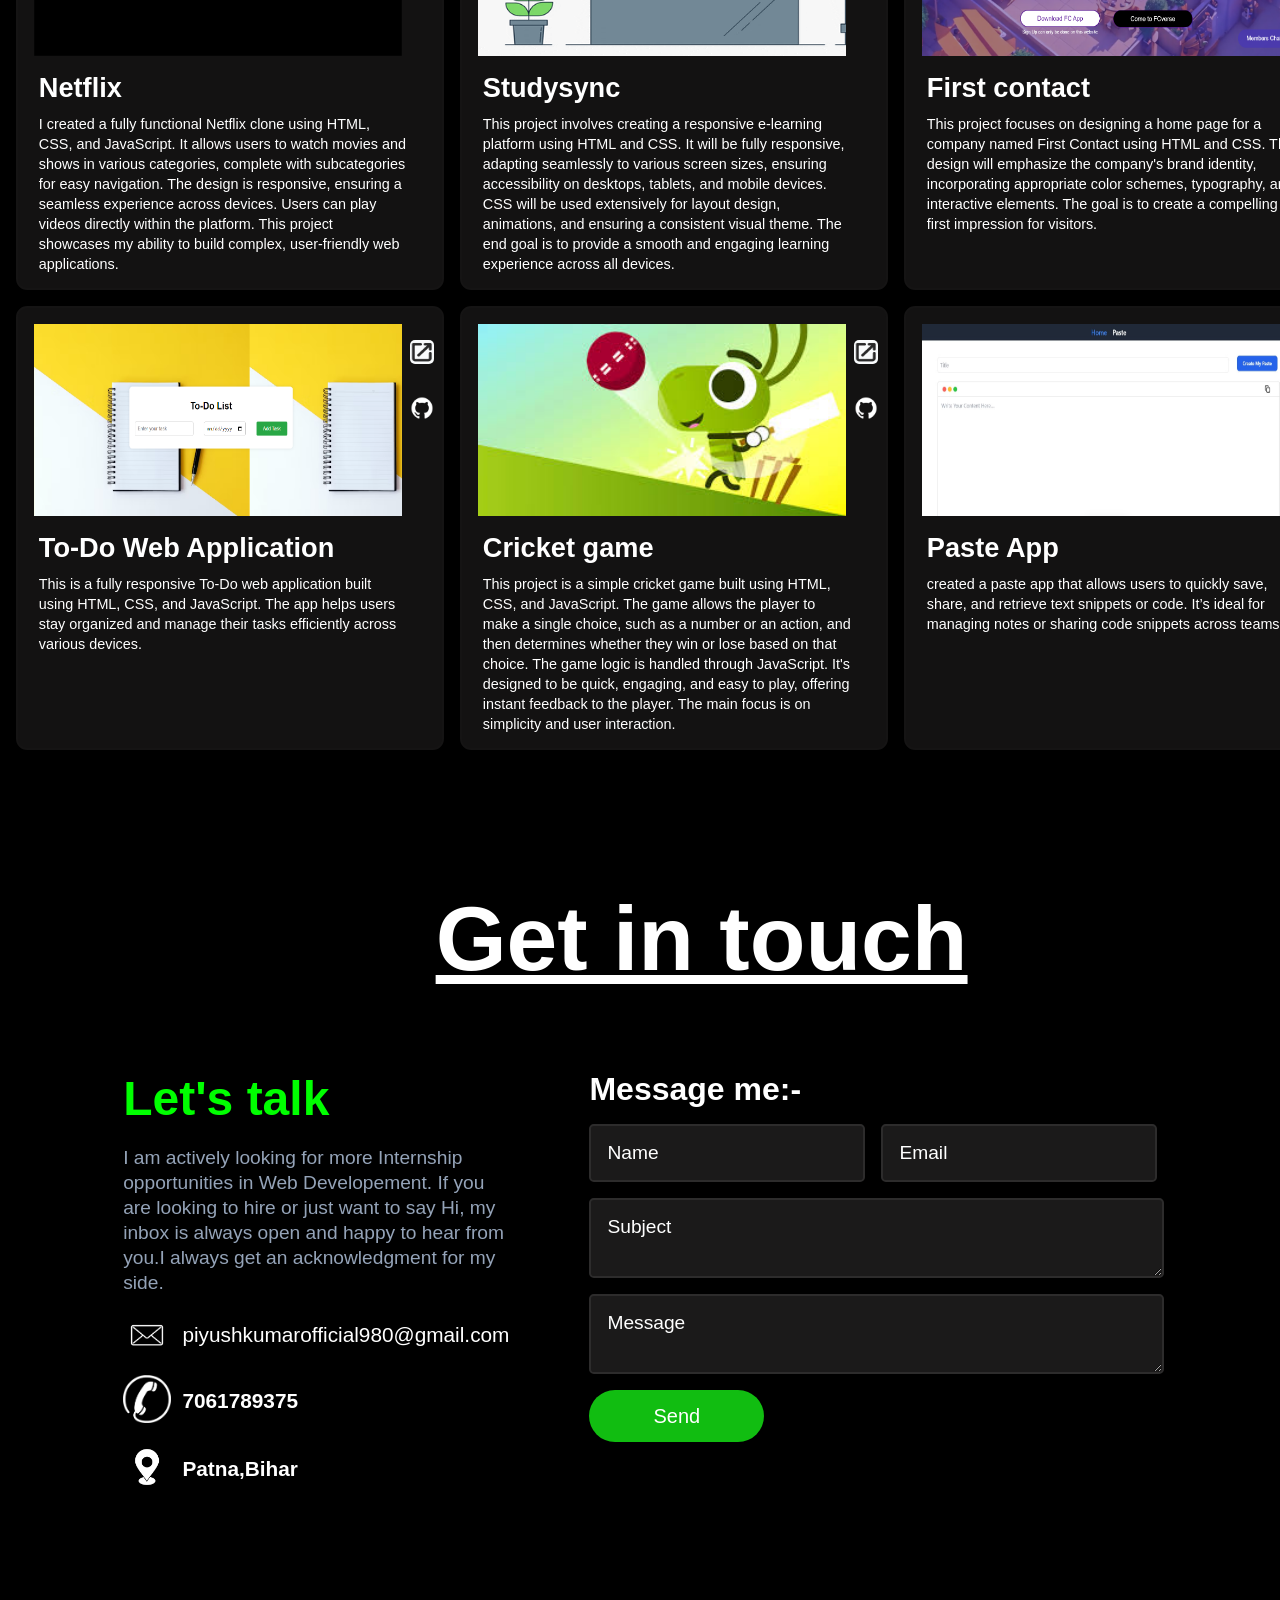
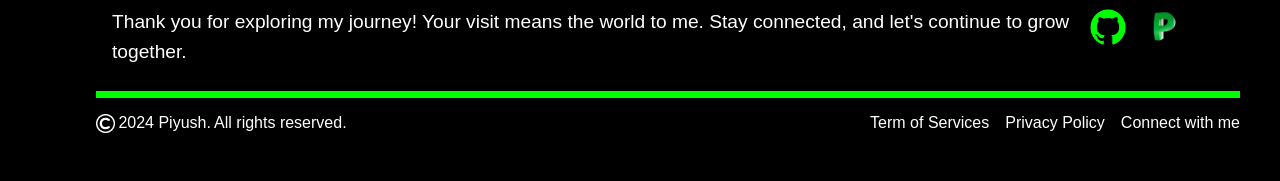
==== commit 6344ca61: "Add files via upload" ====
--- a/index.html
+++ b/index.html
@@ -5,7 +5,7 @@
   <meta charset="UTF-8" />
   <meta name="viewport" content="width=device-width, initial-scale=1.0" />
   <title>portfolio</title>
-  <link rel="stylesheet" href="portfolio2.css" />
+  <link rel="stylesheet" href="index2.css" />
 </head>
 
 <body>
@@ -43,23 +43,26 @@
           </p>
         </div>
         <div class="last-div">
-          <p class="last-para">Currently working an an intern in a company, FIRST CONTACT as a web developer</p>
+          <p class="last-para">Currently working as an intern in a company, FIRST CONTACT as a web developer.</p>
         </div>
         <div class="download">
           <div class="dummy-box">
             <div id="cv-button">
-              DOWNLOAD CV 
+              <a href="images/piyushcv.jpg" target="_blank" style="text-decoration: none; color: inherit;">DOWNLOAD
+                CV</a>
+
               <img class="img-1" src="images/download arrow - Copy.png" alt="download" />
+
             </div>
           </div>
           <button id="github-button">
             <img class="img-2" src="images/github-img.png" alt="github"
               onclick="openLink('https://github.com/piyushkumar980')" />
           </button>
-          <button id="linkedin-button">
+          <!-- <button id="linkedin-button">
             <img class="img-2" src="images/linkedin-img - Copy.png" alt="linkedin"
               onclick="openLink('https://www.linkedin.com/in/piyush-kumar-47b138263/')" />
-          </button>
+          </button> -->
         </div>
       </div>
     </div>
@@ -91,10 +94,10 @@
             <img class="content2-img" src="images/instagram - Copy.png" alt="piyush"
               onclick="openLink('https://www.instagram.com/')" />
           </div>
-          <div class="img-btn">
+          <!-- <div class="img-btn">
             <img class="content2-image" src="images/linkedin-img - Copy.png" alt="piyush"
               onclick="openLink('https://www.linkedin.com/in/piyush-kumar-47b138263/')" />
-          </div>
+          </div> -->
           <div class="img-btn">
             <img class="content2-img" src="images/github-img.png" alt="piyush"
               onclick="openLink('https://github.com/piyushkumar980')" />
@@ -271,7 +274,7 @@
           <img class="DUMMY-BOX-img" src="images/netflix img.gif" alt="netflix">
           <div class="img-box2">
             <img class="dummy-img" src="images/direct-link.webp" alt="direct-link"
-              onclick="openLink('http://127.0.0.1:5500/netflix%20clone/netflix.html')">
+              onclick="openLink('https://netflix-project-980.vercel.app/index.html')">
             <img class="dummy-img" src="images/github-img2.png" alt="github"
               onclick="openLink('https://github.com/piyushkumar980/NETFLIX_PROJECT')">
           </div>
@@ -288,9 +291,9 @@
           <img class="DUMMY-BOX-img" src="images/e learning.gif" alt="studysync">
           <div class="img-box2">
             <img class="dummy-img" src="images/direct-link.webp" alt="direct-link"
-              onclick="openLink('http://127.0.0.1:5500/studysync%20project/studysync.html')">
-            <img class="dummy-img" src="images/github-img2.png" alt="github"
-              onclick="openLink('https://github.com/piyushkumar980/STUDYSYNC_PROJECT')">>
+              onclick="openLink('https://piyushkumar980.github.io/STUDYSYNC_PROJECT/')">
+            <img class="dummy-img" src="images/github-img2.png" alt="github"
+              onclick="openLink('https://github.com/piyushkumar980/STUDYSYNC_PROJECT')">
           </div>
         </div>
         <span class="DUMMY-BOX-SPAN">Studysync</span>
@@ -306,9 +309,9 @@
           <img class="DUMMY-BOX-img3" src="images/firstcontact1.png" alt="firstcontact">
           <div class="img-box2">
             <img class="dummy-img" src="images/direct-link.webp" alt="direct-link"
-              onclick="openLink('http://127.0.0.1:5500/first%20contact/index.html')">
-            <img class="dummy-img" src="images/github-img2.png" alt="github"
-              onclick="openLink('https://github.com/piyushkumar980/FIRST_CONTACT')">>
+              onclick="openLink('https://piyushkumar980.github.io/FIRST_CONTACT/')">
+            <img class="dummy-img" src="images/github-img2.png" alt="github"
+              onclick="openLink('https://github.com/piyushkumar980/FIRST_CONTACT')">
           </div>
         </div>
         <span class="DUMMY-BOX-SPAN">First contact</span>
@@ -322,9 +325,9 @@
           <img class="DUMMY-BOX-img" src="images/to-do-list.png" alt="to do app">
           <div class="img-box2">
             <img class="dummy-img" src="images/direct-link.webp" alt="direct-link"
-              onclick="openLink('http://127.0.0.1:5500/TODO%20APP/todo.html')">
-            <img class="dummy-img" src="images/github-img2.png" alt="github"
-              onclick="openLink('https://github.com/piyushkumar980/TO-DO-LIST')">>
+              onclick="openLink('https://piyushkumar980.github.io/TO-DO-LIST/')">
+            <img class="dummy-img" src="images/github-img2.png" alt="github"
+              onclick="openLink('https://github.com/piyushkumar980/TO-DO-LIST')">
           </div>
         </div>
         <span class="DUMMY-BOX-SPAN">To-Do Web Application</span>
@@ -337,9 +340,9 @@
           <img class="DUMMY-BOX-img5" src="images/cricket game.jpeg" alt="cricket game">
           <div class="img-box2">
             <img class="dummy-img" src="images/direct-link.webp" alt="direct-link"
-              onclick="openLink('http://127.0.0.1:5500/CRICKET%20GAME%20PROJECT/cricket.html')">
-            <img class="dummy-img" src="images/github-img2.png" alt="github"
-              onclick="openLink('https://github.com/piyushkumar980/CRICKET_GAME')">>
+              onclick="openLink('https://cricket-game-dvz07ijfz-piyush-kumars-projects-b641a1c6.vercel.app/')">
+            <img class="dummy-img" src="images/github-img2.png" alt="github"
+              onclick="openLink('https://github.com/piyushkumar980/CRICKET_GAME')">
           </div>
         </div>
         <span class="DUMMY-BOX-SPAN">Cricket game</span>
@@ -352,17 +355,17 @@
 
       <div class="BOX">
         <div class="img-box">
-          <img class="DUMMY-BOX-img5" src="images/firstcontact2.png" alt="firstcontact">
-          <div class="img-box2">
-            <img class="dummy-img" src="images/direct-link.webp" alt="direct-link"
-              onclick="openLink('https://piyushkumarofficia5.wixsite.com/firstcontact')">
+          <img class="DUMMY-BOX-img5" src="images/paste app.jpg" alt="firstcontact">
+          <div class="img-box2">
+            <img class="dummy-img" src="images/direct-link.webp" alt="direct-link"
+              onclick="openLink('http://paste-app-three-amber.vercel.app')">
             <img class="dummy-img" src="images/github-img2.png" alt="github"
               onclick="openLink('https://github.com/piyushkumar980')">
           </div>
         </div>
-        <span class="DUMMY-BOX-SPAN">Home page</span>
-        <p class="DUMMY-BOX-PARA2">Created a homepage for a company FIRST CONTACT through WIX and then integrated all
-          the codes for functionality.</p>
+        <span class="DUMMY-BOX-SPAN">Paste App</span>
+        <p class="DUMMY-BOX-PARA2">created a paste app that allows users to quickly save, share, and retrieve text
+          snippets or code. It’s ideal for managing notes or sharing code snippets across teams..</p>
       </div>
     </div>
   </section>
@@ -428,9 +431,9 @@
     <div class="content6-img">
       <img class="content6-image" src="images/github-img.png" alt="github"
         onclick="openLink('https://github.com/piyushkumar980')">
-      <img class="content6-image" src="images/linkedin-img - Copy.png" alt="linkedin"
-        onclick="openLink('https://www.linkedin.com/in/piyush-kumar-47b138263/')">
-      <a href="http://127.0.0.1:5500/portfolio%202/portfolio2.html"><img class="content6-image"
+      <!-- <img class="content6-image" src="images/linkedin-img - Copy.png" alt="linkedin"
+        onclick="openLink('https://www.linkedin.com/in/piyush-kumar-47b138263/')"> -->
+      <a href="https://personal-portfolio-eege-k5asqx3xe.vercel.app/"><img class="content6-image"
           src="images/letter p.png" alt="piyush portfolio"></a>
     </div>
   </div>
@@ -454,7 +457,7 @@
       <button id="scrollToTopBtn" class="myBtn">^</button>
     </div>
   </div>
-  <script src="portfolio2.js"></script>
+  <script src="index.js"></script>
 </body>
 
-</html>
+</html>
--- a/index2.css
+++ b/index2.css
@@ -0,0 +1,1405 @@
+* {
+  margin: 0;
+  padding: 0;
+  text-decoration: none;
+}
+body {
+  text-align: center;
+}
+.header {
+  display: flex;
+  justify-content: space-between;
+  background-color: black;
+  width: 100%;
+  z-index: 10;
+  /* position: fixed; */
+}
+.header-left-content {
+  display: flex;
+  align-items: center;
+  opacity: 0;
+  position: relative;
+  animation: fall 2s forwards;
+}
+.header-image {
+  margin-top: 0.3rem;
+  margin-bottom: 0.3rem;
+  margin-left: 6.5rem;
+  width: 85px;
+  height: 85px;
+  border-radius: 7rem;
+  transition: all 1s ease-in-out 0.1s;
+}
+.header-image:hover {
+  transform: rotate(360deg);
+}
+.header-right-content {
+  display: flex;
+  flex-direction: row;
+  align-items: center;
+  gap: 3rem;
+  padding-right: 8.5rem;
+}
+.header-right-content1 {
+  font-family: Poppins, sans-serif;
+  font-size: 1.5rem;
+  font-weight: 500;
+  color: white;
+  opacity: 0;
+  position: relative;
+  animation: fall 2s forwards;
+}
+@keyframes fall {
+  0% {
+    opacity: 0;
+    transform: translateY(-100px);
+  }
+  100% {
+    opacity: 1;
+    transform: translateY(0);
+  }
+}
+.header-right-content1:hover {
+  color: rgb(4, 209, 4);
+  text-decoration: underline;
+}
+.header-btn {
+  background-color: rgb(0 128 0);
+  padding: 1rem 1rem;
+  border: none;
+  border-radius: 2rem;
+  font-family: Poppins, sans-serif;
+  font-size: 1.2rem;
+  font-weight: 500;
+  color: white;
+  opacity: 0;
+  position: relative;
+  animation: fall 2s forwards;
+}
+.header-btn:hover {
+  text-decoration: underline;
+}
+.header-left-content {
+  animation-delay: 0ms;
+}
+.header-right-content1:nth-child(1) {
+  animation-delay: 0.5s;
+}
+.header-right-content1:nth-child(2) {
+  animation-delay: 1s;
+}
+.header-right-content1:nth-child(3) {
+  animation-delay: 1.5s;
+}
+.header-right-content1:nth-child(4) {
+  animation-delay: 2s;
+}
+.header-right-content1:nth-child(5) {
+  animation-delay: 2.5s;
+}
+.header-right-content1:nth-child(6) {
+  animation-delay: 3s;
+}
+.content1 {
+  display: flex;
+  flex-direction: row;
+  background-color: black;
+  margin-top: 1px;
+  max-width: 100%;
+}
+.content1-left {
+  margin-top: 6.5rem;
+  margin-left: 6rem;
+  display: flex;
+  flex-direction: column;
+  align-items: center;
+}
+.content1-left-details {
+  display: flex;
+  flex-direction: column;
+  opacity: 0;
+  transform: rotate(-360deg) translateX(100px);
+  animation: rotate 1s forwards;
+  animation-delay: 4s;
+}
+
+@keyframes rotate {
+  0% {
+    opacity: 0;
+    transform: rotate(-360deg) translateY(-100px);
+  }
+  100% {
+    opacity: 1;
+    transform: rotate(0deg) translateY(0);
+  }
+}
+.content-left-name {
+  text-align: left;
+}
+.hello {
+  font-size: 5.3rem;
+  letter-spacing: 0.025em;
+  line-height: 1.25;
+  font-weight: 700;
+  font-family: Poppins, sans-serif;
+  color: white;
+  row-gap: 2rem;
+}
+.name-details {
+  font-size: 8.3rem;
+  letter-spacing: 4px;
+  line-height: 1;
+  font-weight: 700;
+  font-family: Poppins, sans-serif;
+  color: rgb(4, 255, 58);
+}
+
+@media only screen and (max-width: 768px) {
+  .header-image {
+    width: 40px;
+    height: 40px;
+    /* margin-left: 5rem; */
+  }
+
+  .header-right-content {
+    flex-direction: row;
+    /* padding-right: 2rem; */
+  }
+
+  .header-btn {
+    padding: 0.8rem 1.2rem;
+    font-size: 1rem;
+  }
+
+  .content1 {
+    flex-direction: column;
+    align-items: center;
+    margin-top: 2rem;
+  }
+
+  .content1-left {
+    margin-left: 0;
+  }
+
+  .hello {
+    font-size: 3rem;
+  }
+
+  .name-details {
+    font-size: 5rem;
+  }
+
+  .header-right-content1 {
+    font-size: 1.2rem;
+  }
+}
+
+@media only screen and (max-width: 480px) {
+  .header-left-content {
+    margin-left: 2rem;
+  }
+
+  .header-image {
+    width: 50px;
+    height: 50px;
+    margin-left: 2rem;
+  }
+
+  .header-right-content {
+    padding-right: 2rem;
+  }
+
+  .header-btn {
+    padding: 0.8rem 1rem;
+    font-size: 0.9rem;
+  }
+
+  .content1 {
+    margin-top: 1rem;
+  }
+
+  .content1-left {
+    margin-left: 1rem;
+  }
+
+  .hello {
+    font-size: 2.5rem;
+  }
+
+  .name-details {
+    font-size: 4rem;
+  }
+
+  .header-right-content1 {
+    font-size: 1rem;
+  }
+}
+
+.about-myself {
+  margin-top: 2rem;
+  display: flex;
+  flex-direction: row;
+  gap: 0.3rem;
+  position: inline-block;
+}
+.myself {
+  font-size: 39px;
+  color: white;
+  font-family: Poppins, sans-serif;
+}
+.programmer {
+  font-size: 40px;
+  font-weight: bolder;
+  color: aqua;
+  font-family: Poppins, sans-serif;
+  animation: bounce 2s ease-in-out infinite;
+}
+.programmer::after {
+  content: "|";
+  animation: blink 0.4s infinite;
+}
+@keyframes blink {
+  0% {
+    opacity: 1;
+  }
+  50% {
+    opacity: 0;
+  }
+  100% {
+    opacity: 1;
+  }
+}
+@keyframes bounce {
+  0%,
+  20%,
+  50%,
+  80%,
+  100% {
+    transform: translateY(0);
+  }
+  40% {
+    transform: translateY(-20px);
+  }
+  60% {
+    transform: translateY(-15px);
+  }
+}
+.content1-left-hire {
+  margin-top: 1.3rem;
+  text-align: left;
+}
+.content1-para {
+  font-family: Poppins, sans-serif;
+  max-width: 30rem;
+  letter-spacing: 0.025em;
+  border-radius: 0.2rem;
+  font-size: 18px;
+  color: white;
+  line-height: 1.5;
+}
+.last-div {
+  margin-top: 1rem;
+  text-align: center;
+  border: 2px solid rgb(148 163 184);
+  max-width: 28rem;
+  background-color: rgb(24, 24, 24);
+}
+.last-div:hover {
+  border-color: rgb(69, 206, 74);
+  .last-para {
+    color: rgb(148 163 184);
+    background-color: black;
+  }
+}
+.last-para {
+  font-size: 1.3rem;
+  font-family: Poppins, sans-serif;
+  max-width: 30rem;
+  line-height: 27px;
+  color: white;
+}
+.download {
+  display: flex;
+  flex-direction: row;
+  gap: 1.5rem;
+  margin-top: 1rem;
+}
+.dummy-box {
+  display: flex;
+  flex-direction: row;
+}
+#cv-button {
+  border: 2px solid rgb(0, 255, 0);
+  font-family: poppins, sans-serif;
+  background-color: black;
+  font-size: 1.1rem;
+  font-weight: 500;
+  color: rgb(4, 255, 58);
+  padding: 10px 1rem;
+  border-radius: 18px;
+  transition: transform 0.2s;
+}
+#cv-button:hover {
+  transform: scale(1.1);
+}
+.img-1 {
+  height: 18px;
+  width: 18px;
+}
+.img-2 {
+  height: 35px;
+  width: 35px;
+  border-radius: 4px;
+}
+.content1-right {
+  margin-left: 8rem;
+}
+.piyush-image1 {
+  margin-top: 5rem;
+  margin-bottom: 1.5rem;
+  height: 35rem;
+  width: 35rem;
+}
+#github-button {
+  background-color: black;
+  border: none;
+  transition: transform 0.2s;
+}
+#github-button:hover {
+  transform: scale(1.4);
+}
+#linkedin-button {
+  background-color: black;
+  border: none;
+  transition: transform 0.2s;
+}
+#linkedin-button:hover {
+  transform: scale(1.2);
+}
+.content2 {
+  background-color: black;
+  padding-top: 4.5rem;
+}
+.box {
+  background-color: rgb(13, 13, 13);
+  opacity: 0.8;
+  display: flex;
+  max-width: 74rem;
+  margin-left: 5rem;
+  justify-content: space-around;
+  margin-top: 3rem;
+  border-radius: 1rem;
+}
+.content2-heading {
+  color: white;
+  text-decoration: underline;
+  font-size: 5.7rem;
+  font-weight: 600;
+  z-index: 10;
+  font-family: Poppins, sans-serif;
+}
+.piyush-img {
+  height: 45rem;
+  width: 35rem;
+  border-radius: 3rem;
+  padding: 2rem;
+}
+.box-right {
+  margin-left: 1.5rem;
+}
+.right-box-heading {
+  font-size: 3rem;
+  font-family: Poppins, sans-serif;
+  color: white;
+  text-align: left;
+  margin-top: 9rem;
+}
+.right-box-span {
+  font-size: 1.5rem;
+  font-family: Poppins, sans-serif;
+  color: rgb(13, 217, 13);
+  text-align: left;
+  margin-top: 0.8rem;
+  letter-spacing: 2px;
+}
+.right-box-para {
+  font-size: 1.5rem;
+  font-family: Poppins, sans-serif;
+  color: rgba(0, 255, 225, 0.791);
+  text-align: left;
+  margin-top: 0.8rem;
+  margin-top: 2rem;
+  padding-right: 25px;
+}
+.right-box-images {
+  display: flex;
+  flex-direction: row;
+  gap: 1rem;
+  margin-left: 4rem;
+}
+.content2-img {
+  height: 2rem;
+  width: 2rem;
+  background-color: rgb(21, 21, 21);
+  border-radius: 11px;
+}
+
+/* Media Queries */
+@media screen and (max-width: 1200px) {
+  .content1-right {
+    margin-left: 2rem;
+  }
+
+  .piyush-image1 {
+    height: 30rem;
+    width: 30rem;
+  }
+
+  .content2-heading {
+    font-size: 4rem;
+  }
+
+  .box {
+    max-width: 60rem;
+    margin-left: 3rem;
+  }
+
+  .piyush-img {
+    height: 35rem;
+    width: 30rem;
+  }
+}
+
+@media screen and (max-width: 992px) {
+  .about-myself {
+    flex-direction: column;
+    gap: 1rem;
+  }
+
+  .content1-left-hire {
+    text-align: center;
+  }
+
+  .content1-para {
+    font-size: 16px;
+    max-width: 20rem;
+  }
+
+  .last-div {
+    max-width: 100%;
+  }
+
+  .download {
+    flex-direction: column;
+    gap: 1rem;
+  }
+
+  .content1-right {
+    margin-left: 0;
+  }
+
+  .box {
+    flex-direction: column;
+    max-width: 100%;
+    margin-left: 1rem;
+  }
+
+  .piyush-img {
+    height: 30rem;
+    width: 25rem;
+  }
+
+  .right-box-heading {
+    font-size: 2rem;
+  }
+
+  .right-box-span {
+    font-size: 1.2rem;
+  }
+
+  .right-box-para {
+    font-size: 1.2rem;
+  }
+}
+
+@media screen and (max-width: 768px) {
+  .content1-left-hire {
+    text-align: center;
+    margin-top: 1rem;
+  }
+
+  .content1-para {
+    font-size: 14px;
+    max-width: 100%;
+  }
+
+  .last-div {
+    margin-top: 2rem;
+  }
+
+  .download {
+    flex-direction: column;
+    gap: 1rem;
+    margin-top: 2rem;
+  }
+
+  .dummy-box {
+    flex-direction: column;
+  }
+
+  .content2 {
+    padding-top: 3rem;
+  }
+
+  .content2-heading {
+    font-size: 3.5rem;
+  }
+
+  .piyush-img {
+    height: 25rem;
+    width: 20rem;
+  }
+
+  .right-box-heading {
+    font-size: 1.8rem;
+  }
+
+  .right-box-para {
+    font-size: 1.2rem;
+  }
+}
+
+@media screen and (max-width: 576px) {
+  .about-myself {
+    gap: 1.5rem;
+    flex-direction: column;
+    text-align: center;
+  }
+
+  .myself,
+  .programmer {
+    font-size: 30px;
+  }
+
+  .content1-para {
+    font-size: 14px;
+    max-width: 100%;
+  }
+
+  .last-div {
+    margin-top: 1.5rem;
+    padding: 1rem;
+  }
+
+  .download {
+    flex-direction: column;
+    gap: 0.5rem;
+  }
+
+  .content2 {
+    padding-top: 2.5rem;
+  }
+
+  .content2-heading {
+    font-size: 3rem;
+  }
+
+  .piyush-img {
+    height: 20rem;
+    width: 18rem;
+  }
+
+  .right-box-heading {
+    font-size: 1.5rem;
+  }
+
+  .right-box-para {
+    font-size: 1rem;
+  }
+}
+.content2-image {
+  height: 2rem;
+  width: 2rem;
+  background-color: rgb(41, 38, 38);
+}
+
+.img-btn {
+  margin-top: 2rem;
+  padding: 16px 1.5rem;
+  background-color: rgb(33, 32, 32);
+  opacity: 0.8;
+  border: 2px solid rgb(33, 32, 32);
+  transition-duration: 0.8s;
+}
+
+.img-btn:hover {
+  border-color: rgb(0, 255, 0);
+}
+
+.content3 {
+  background-color: black;
+  padding-top: 12.5rem;
+}
+
+.content3-heading {
+  color: white;
+  text-decoration: underline;
+  font-size: 5.7rem;
+  font-weight: 600;
+  z-index: 10;
+  font-family: Poppins, sans-serif;
+}
+
+.content3-box {
+  background-color: black;
+  display: grid;
+  grid-template-columns: repeat(2, 1fr);
+  grid-template-rows: repeat(1, 1fr);
+  margin-top: 3rem;
+}
+
+.content3-leftbox {
+  display: flex;
+  flex-direction: column;
+  text-align: left;
+  margin-left: 5rem;
+}
+
+.text-block.active {
+  display: block;
+}
+
+.text-block {
+  display: flex;
+  flex-direction: column;
+  display: none;
+}
+
+.heading-2 {
+  font-size: 3rem;
+  margin-bottom: 20px;
+  color: white;
+  font-weight: 500;
+  font-family: Poppins, sans-serif;
+}
+
+.dummy-para {
+  font-size: 1.3rem;
+  color: rgb(148 163 184);
+  font-family: Poppins, sans-serif;
+  max-width: 35rem;
+  line-height: 27px;
+}
+
+.image-container {
+  display: grid;
+  grid-template-columns: repeat(4, 1fr);
+  grid-template-rows: repeat(4, 1fr);
+  gap: 1rem;
+  margin-right: 6rem;
+}
+
+.image {
+  height: 5rem;
+  width: 5rem;
+}
+
+.image-div {
+  border-radius: 0.25rem;
+  border: 2.5px solid rgb(31, 31, 31);
+  background-color: rgb(17 17 17);
+  padding: 20px;
+  transition-duration: 0.8s;
+}
+
+.image-div:hover {
+  border-color: rgb(69, 206, 74);
+}
+
+.content-4 {
+  background-color: black;
+  padding-top: 8.5rem;
+}
+
+.content4-heading {
+  color: white;
+  text-decoration: underline;
+  font-size: 5.7rem;
+  font-weight: 600;
+  z-index: 10;
+  font-family: Poppins, sans-serif;
+}
+
+.content4-box {
+  display: grid;
+  grid-template-columns: repeat(3, 1fr);
+  grid-template-rows: repeat(2, 1fr);
+  margin-top: 5rem;
+  gap: 1rem;
+  margin-left: 1rem;
+  margin-right: 2rem;
+  text-align: left;
+}
+
+.BOX {
+  height: 27.5rem;
+  background-color: rgb(19, 18, 18);
+  border: 2px solid rgb(21, 20, 20);
+  border-radius: 0.7rem;
+  transition: 0.8s;
+}
+
+.BOX:hover {
+  border-color: rgb(0, 255, 0);
+}
+
+.DUMMY-BOX-img {
+  height: 12rem;
+  width: 23rem;
+  margin-top: 1rem;
+  margin-left: 1rem;
+  margin-bottom: 1rem;
+}
+
+.img-box {
+  display: flex;
+  flex-direction: row;
+  gap: 0.5rem;
+}
+
+.img-box2 {
+  display: flex;
+  flex-direction: column;
+  margin-right: 0.5rem;
+}
+
+.dummy-img {
+  height: 1.5rem;
+  width: 1.5rem;
+  border-radius: 5px;
+  margin-top: 2rem;
+  transition: 0.4s;
+}
+
+.dummy-img:hover {
+  transform: scale(1.1);
+}
+
+.DUMMY-BOX-img3 {
+  height: 12rem;
+  width: 23rem;
+  margin-top: 1rem;
+  margin-left: 1rem;
+  margin-bottom: 1rem;
+}
+
+.DUMMY-BOX-img5 {
+  height: 12rem;
+  width: 23rem;
+  margin-top: 1rem;
+  margin-left: 1rem;
+  margin-bottom: 1rem;
+}
+
+.DUMMY-BOX-SPAN {
+  color: rgb(255, 255, 255);
+  font-size: 1.7rem;
+  font-weight: 700;
+  margin-left: 1.3rem;
+  font-family: Poppins, sans-serif;
+}
+
+.DUMMY-BOX-PARA2 {
+  color: rgb(255, 255, 255);
+  font-size: 0.9rem;
+  margin-top: 10px;
+  max-width: 23rem;
+  margin-left: 1.3rem;
+  font-family: Poppins, sans-serif;
+  line-height: 20px;
+}
+
+.content5 {
+  background-color: black;
+  padding-top: 8.5rem;
+  padding-left: 7.7rem;
+}
+
+.content5-heading {
+  color: rgb(255, 255, 255);
+  text-decoration: underline;
+  font-size: 5.7rem;
+  font-weight: 600;
+  z-index: 10;
+  font-family: Poppins, sans-serif;
+}
+
+.content5-bottom {
+  display: grid;
+  grid-template-columns: repeat(2, 1fr);
+  gap: 5rem;
+  margin-top: 3rem;
+}
+
+.content5-bottom-left {
+  display: flex;
+  flex-direction: column;
+  text-align: left;
+  margin-top: 2rem;
+}
+
+.content5-dummy-heading1 {
+  font-size: 3rem;
+  font-family: Poppins, sans-serif;
+  color: rgb(0, 255, 0);
+}
+
+/* Media Queries */
+@media (max-width: 1200px) {
+  .content3-box {
+    grid-template-columns: repeat(1, 1fr);
+    margin-right: 3rem;
+  }
+
+  .image-container {
+    grid-template-columns: repeat(3, 1fr);
+    grid-template-rows: repeat(3, 1fr);
+    margin-right: 3rem;
+  }
+
+  .content4-box {
+    grid-template-columns: repeat(2, 1fr);
+    grid-template-rows: repeat(2, 1fr);
+  }
+
+  .content5-bottom {
+    grid-template-columns: repeat(1, 1fr);
+  }
+
+  .content5-heading {
+    font-size: 4rem;
+  }
+
+  .content4-heading {
+    font-size: 4rem;
+  }
+
+  .content3-heading {
+    font-size: 4rem;
+  }
+
+  .dummy-para {
+    font-size: 1rem;
+  }
+
+  .heading-2 {
+    font-size: 2.5rem;
+  }
+
+  .DUMMY-BOX-SPAN {
+    font-size: 1.4rem;
+  }
+}
+
+@media (max-width: 768px) {
+  .content3 {
+    padding-top: 7rem;
+  }
+
+  .content5 {
+    padding-left: 3.5rem;
+  }
+
+  .content5-bottom {
+    grid-template-columns: 1fr;
+  }
+
+  .image-container {
+    grid-template-columns: repeat(2, 1fr);
+  }
+
+  .content3-leftbox {
+    margin-left: 3rem;
+  }
+
+  .dummy-para {
+    font-size: 1.1rem;
+    max-width: 30rem;
+  }
+
+  .DUMMY-BOX-PARA2 {
+    font-size: 1rem;
+  }
+
+  .content5-heading {
+    font-size: 3.5rem;
+  }
+
+  .content4-heading {
+    font-size: 3.5rem;
+  }
+
+  .content3-heading {
+    font-size: 3.5rem;
+  }
+}
+
+@media (max-width: 480px) {
+  .content3 {
+    padding-top: 4rem;
+  }
+
+  .content5 {
+    padding-left: 2rem;
+  }
+
+  .content3-heading {
+    font-size: 3rem;
+  }
+
+  .content4-heading {
+    font-size: 3rem;
+  }
+
+  .content5-heading {
+    font-size: 3rem;
+  }
+
+  .content3-leftbox {
+    margin-left: 1rem;
+  }
+
+  .heading-2 {
+    font-size: 2rem;
+  }
+
+  .dummy-para {
+    font-size: 1rem;
+    max-width: 100%;
+  }
+
+  .DUMMY-BOX-SPAN {
+    font-size: 1.5rem;
+  }
+
+  .image-container {
+    grid-template-columns: 1fr;
+  }
+
+  .content4-box {
+    grid-template-columns: 1fr;
+    grid-template-rows: repeat(2, 1fr);
+  }
+}
+.content5-para {
+  color: rgb(148 163 184);
+  font-size: 1.2rem;
+  max-width: 550px;
+  margin-top: 1.2rem;
+  line-height: 25px;
+  font-family: Poppins, sans-serif;
+}
+.content5-contact {
+  margin-top: 1rem;
+  display: flex;
+  flex-direction: row;
+  gap: 0.7rem;
+  align-items: center;
+}
+.content5-bottom-img {
+  border-radius: 1rem;
+  width: 3rem;
+  height: 3rem;
+  transition: 0.5s;
+}
+.content5-bottom-img:hover {
+  transform: scale(1.1);
+}
+.content5-bottom-heading {
+  font-size: 1.3rem;
+  color: rgb(255, 255, 255);
+  font-family: Poppins, sans-serif;
+  transition: 0.5s;
+}
+.content5-bottom-heading:hover {
+  color: red;
+  transform: scale(1.05);
+}
+.content5-bottom-right {
+  text-align: left;
+  margin-top: 2rem;
+}
+.content5-heading1 {
+  color: rgb(255, 255, 255);
+  font-size: 2rem;
+  font-family: Poppins, sans-serif;
+}
+.details1 {
+  margin-top: 1rem;
+  display: flex;
+  flex-direction: row;
+  gap: 1rem;
+}
+#loginForm1 input[type="text"]::placeholder {
+  color: rgb(255, 255, 255);
+  font-size: 1.2rem;
+  font-family: Poppins, sans-serif;
+  opacity: 1;
+}
+#name {
+  padding: 1rem;
+  background-color: rgb(27, 26, 26);
+  border: 2px solid rgb(45, 44, 44);
+  border-radius: 0.3rem;
+  position: relative;
+  color: rgba(0, 255, 225, 0.791);
+  font-size: 1.2rem;
+  font-family: Poppins, sans-serif;
+}
+#loginForm1 input[type="email"]::placeholder {
+  color: rgb(255, 255, 255);
+  font-size: 1.2rem;
+  font-family: Poppins, sans-serif;
+  opacity: 1;
+}
+#email {
+  padding: 1rem;
+  background-color: rgb(27, 26, 26);
+  border: 2px solid rgb(45, 44, 44);
+  border-radius: 0.3rem;
+  position: relative;
+  color: rgba(0, 255, 225, 0.791);
+  font-size: 1.2rem;
+  font-family: Poppins, sans-serif;
+}
+.details2 {
+  margin-top: 1rem;
+  display: flex;
+  flex-direction: column;
+  margin-right: 11.5rem;
+  gap: 1rem;
+}
+#loginForm2 textarea[type="subject"]::placeholder {
+  color: rgb(255, 255, 255);
+  font-size: 1.2rem;
+  font-family: Poppins, sans-serif;
+  opacity: 1;
+}
+#subject {
+  padding: 1rem;
+  background-color: rgb(27, 26, 26);
+  border: 2px solid rgb(45, 44, 44);
+  border-radius: 0.3rem;
+  position: relative;
+  color: rgba(0, 255, 225, 0.791);
+  font-size: 1.2rem;
+  font-family: Poppins, sans-serif;
+}
+#loginForm2 textarea[type="message"]::placeholder {
+  color: rgb(255, 255, 255);
+  font-size: 1.2rem;
+  font-family: Poppins, sans-serif;
+  opacity: 1;
+}
+#message {
+  padding: 1rem;
+  background-color: rgb(27, 26, 26);
+  border: 2px solid rgb(45, 44, 44);
+  border-radius: 0.3rem;
+  position: relative;
+  color: rgba(0, 255, 225, 0.791);
+  font-size: 1.2rem;
+  font-family: Poppins, sans-serif;
+}
+.content5-button {
+  text-align: left;
+}
+.content5-send-button {
+  padding: 0.9rem 4rem;
+  margin-right: 25rem;
+  border-radius: 3rem;
+  font-size: 20px;
+  color: rgb(255, 255, 255);
+  background-color: rgb(17, 189, 17);
+  border: none;
+}
+.content5-send-button:hover {
+  background-color: rgb(42, 42, 42);
+  color: red;
+  transform: scale(1.1);
+}
+.content6 {
+  padding-top: 7rem;
+  padding-bottom: 1.5rem;
+  background-color: black;
+  display: flex;
+  flex-direction: row;
+  gap: 1rem;
+  padding-left: 7rem;
+}
+.content6-para {
+  font-size: 1.2rem;
+  max-width: 60rem;
+  line-height: 30px;
+  text-align: left;
+  color: rgb(255, 255, 255);
+  font-family: Poppins, sans-serif;
+}
+.content6-img {
+  display: flex;
+  flex-direction: row;
+  gap: 1rem;
+}
+.content6-image {
+  height: 2.5rem;
+  width: 2.5rem;
+  border-radius: 0.2rem;
+  transition: 0.8s;
+}
+.content6-image:hover {
+  transform: scale(1.2);
+}
+.content7 {
+  background-color: black;
+}
+.content7-box {
+  height: 0.4rem;
+  background-color: rgb(0, 255, 0);
+  max-width: 71.5rem;
+  margin-left: 6rem;
+}
+.content8 {
+  padding-top: 1rem;
+  padding-bottom: 3rem;
+  background-color: black;
+}
+.content8-BOX {
+  display: flex;
+  justify-content: space-between;
+  max-width: 71.5rem;
+  margin-left: 6rem;
+}
+.content8-box1 {
+  display: flex;
+  flex-direction: row;
+  gap: 0.2rem;
+}
+.content8-img {
+  height: 1.2rem;
+  width: 1.2rem;
+}
+.content8-para {
+  font-size: 1rem;
+  color: rgb(255, 255, 255);
+  font-family: Poppins, sans-serif;
+}
+.content8-box2 {
+  display: flex;
+  flex-direction: row;
+  gap: 1rem;
+}
+#scrollToTopBtn {
+  display: none;
+  position: fixed;
+  bottom: 5px;
+  right: 5px;
+  z-index: 99;
+  border: none;
+  outline: none;
+  background-color: rgb(62, 61, 61);
+  color: white;
+  cursor: pointer;
+  padding: 3px 8px;
+  border-radius: 10px;
+  font-size: 30px;
+}
+#scrollToTopBtn:hover {
+  background-color: rgb(151, 151, 151);
+}
+
+/* Media Queries for responsiveness */
+@media screen and (max-width: 1024px) {
+  .content5-para {
+    font-size: 1rem;
+    max-width: 500px;
+  }
+
+  .content5-heading1 {
+    font-size: 1.7rem;
+  }
+
+  .content6 {
+    flex-direction: column;
+    padding-left: 3rem;
+  }
+
+  .content6-para {
+    font-size: 1rem;
+    max-width: 90%;
+  }
+
+  .content5-bottom-img {
+    width: 2.5rem;
+    height: 2.5rem;
+  }
+
+  .details1 {
+    flex-direction: column;
+    gap: 1.2rem;
+  }
+
+  .details2 {
+    flex-direction: column;
+    margin-right: 0;
+  }
+
+  .content5-send-button {
+    margin-right: 2rem;
+    padding: 0.9rem 2rem;
+  }
+
+  .content6-img {
+    flex-direction: column;
+    gap: 1rem;
+  }
+
+  .content6-image {
+    width: 2rem;
+    height: 2rem;
+  }
+
+  .content8-BOX {
+    flex-direction: column;
+    gap: 1.2rem;
+  }
+
+  .content8-box1,
+  .content8-box2 {
+    flex-direction: column;
+    gap: 1rem;
+  }
+}
+
+@media screen and (max-width: 768px) {
+  .content5-para {
+    font-size: 0.9rem;
+    max-width: 450px;
+  }
+
+  .content5-heading1 {
+    font-size: 1.5rem;
+  }
+
+  .content6 {
+    flex-direction: column;
+    padding-left: 2rem;
+  }
+
+  .content6-para {
+    font-size: 0.9rem;
+    max-width: 100%;
+  }
+
+  .content5-bottom-img {
+    width: 2rem;
+    height: 2rem;
+  }
+
+  .details1 {
+    flex-direction: column;
+    gap: 1rem;
+  }
+
+  .details2 {
+    flex-direction: column;
+    margin-right: 0;
+  }
+
+  .content5-send-button {
+    margin-right: 1rem;
+    padding: 0.8rem 2rem;
+  }
+
+  .content6-img {
+    flex-direction: column;
+    gap: 0.8rem;
+  }
+
+  .content6-image {
+    width: 1.8rem;
+    height: 1.8rem;
+  }
+
+  .content8-BOX {
+    flex-direction: column;
+    gap: 1.5rem;
+  }
+
+  .content8-box1,
+  .content8-box2 {
+    flex-direction: column;
+    gap: 1rem;
+  }
+}
+
+@media screen and (max-width: 480px) {
+  .content5-para {
+    font-size: 0.8rem;
+    max-width: 400px;
+  }
+
+  .content5-heading1 {
+    font-size: 1.2rem;
+  }
+
+  .content6 {
+    flex-direction: column;
+    padding-left: 1rem;
+  }
+
+  .content6-para {
+    font-size: 0.8rem;
+    max-width: 100%;
+  }
+
+  .content5-bottom-img {
+    width: 1.8rem;
+    height: 1.8rem;
+  }
+
+  .details1,
+  .details2 {
+    flex-direction: column;
+    gap: 0.8rem;
+  }
+
+  .content5-send-button {
+    margin-right: 0.5rem;
+    padding: 0.7rem 1.8rem;
+  }
+
+  .content6-img {
+    flex-direction: column;
+    gap: 0.6rem;
+  }
+
+  .content6-image {
+    width: 1.5rem;
+    height: 1.5rem;
+  }
+
+  .content8-BOX {
+    flex-direction: column;
+    gap: 1.5rem;
+  }
+
+  .content8-box1,
+  .content8-box2 {
+    flex-direction: column;
+    gap: 0.8rem;
+  }
+
+  #scrollToTopBtn {
+    font-size: 24px;
+  }
+}
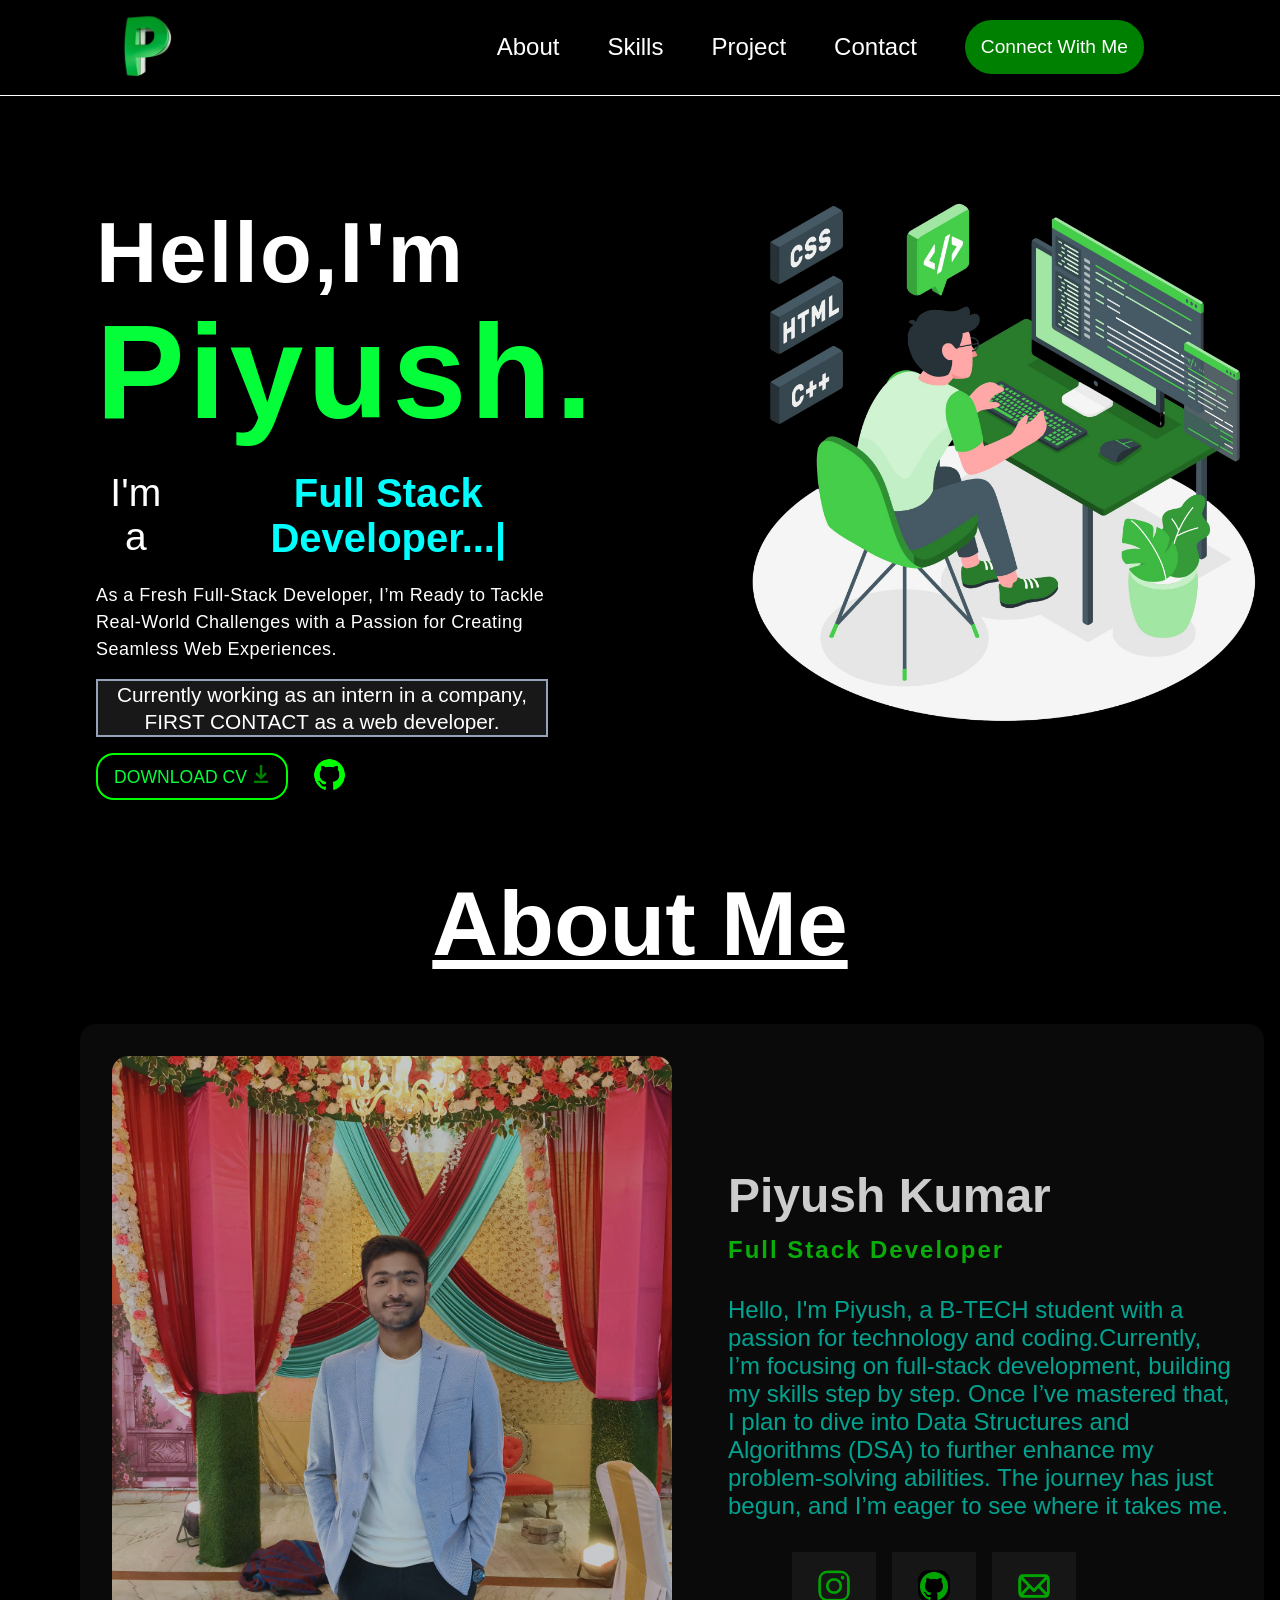
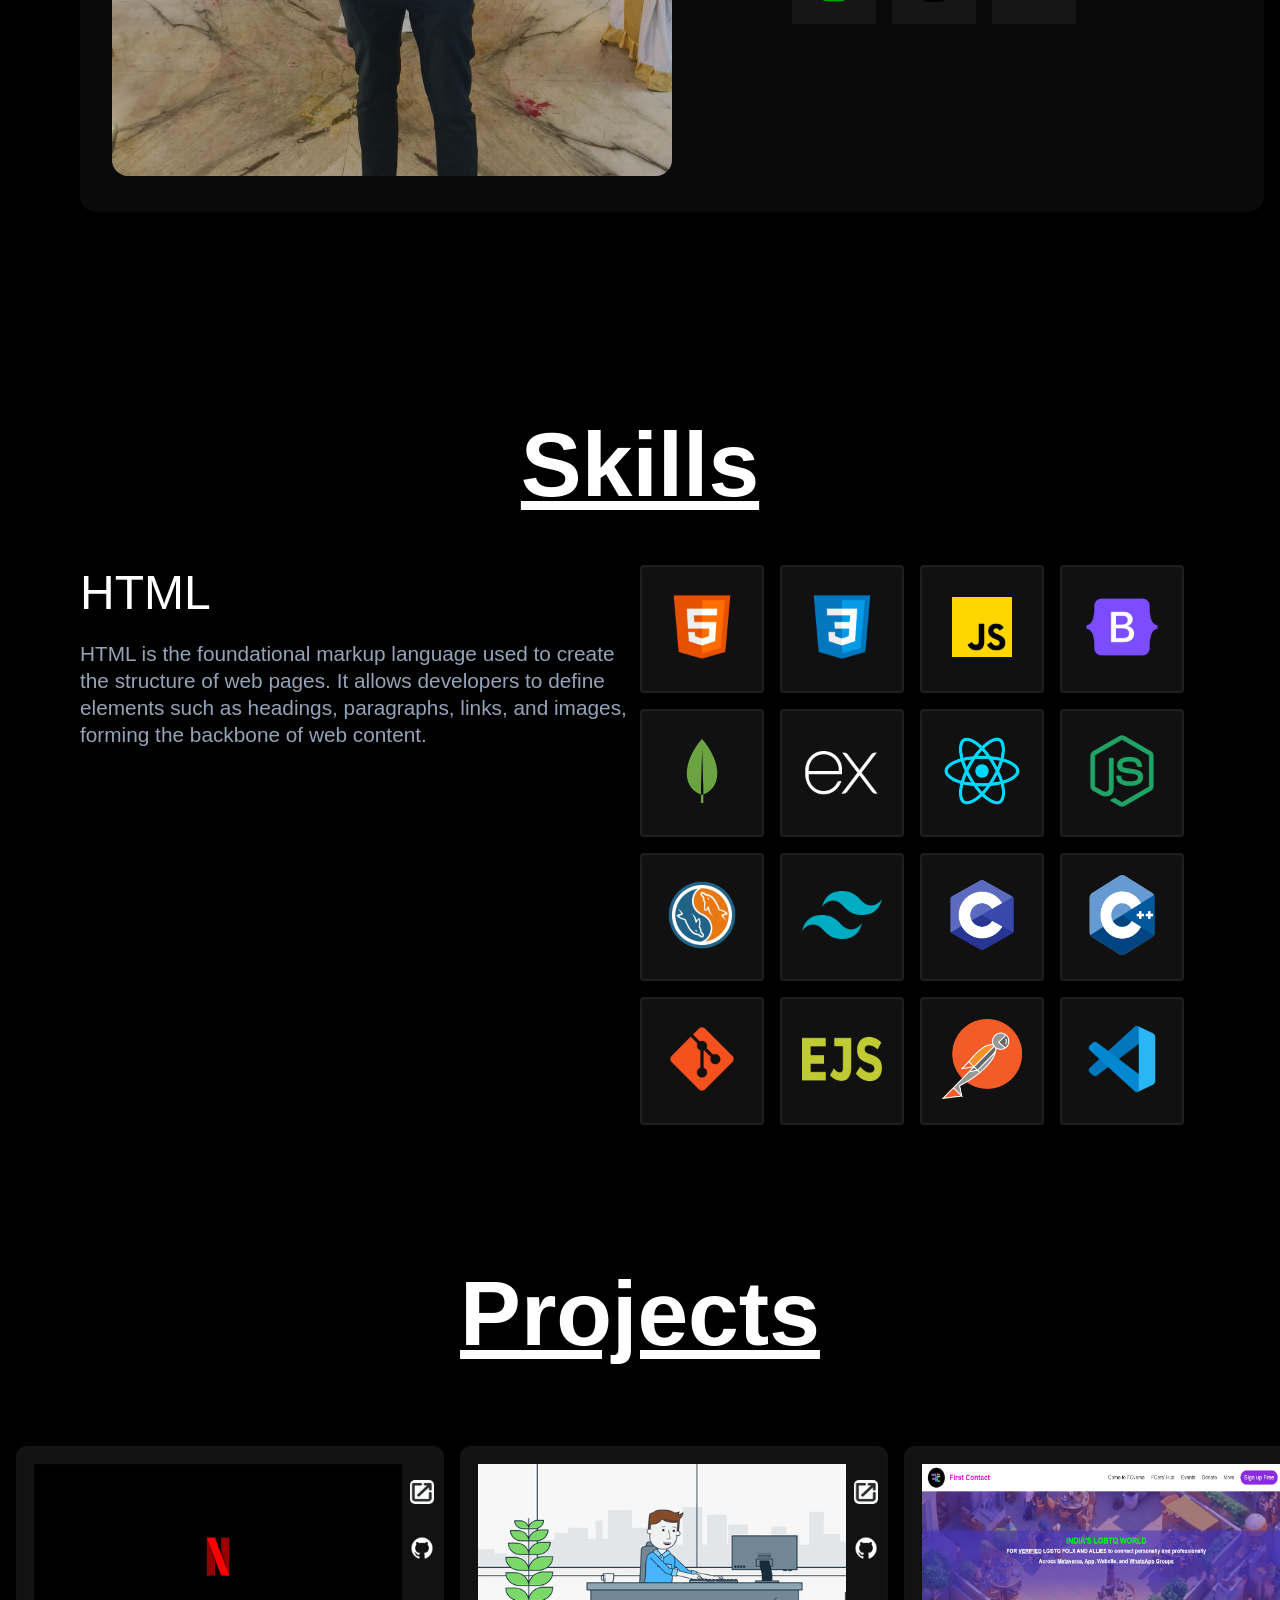
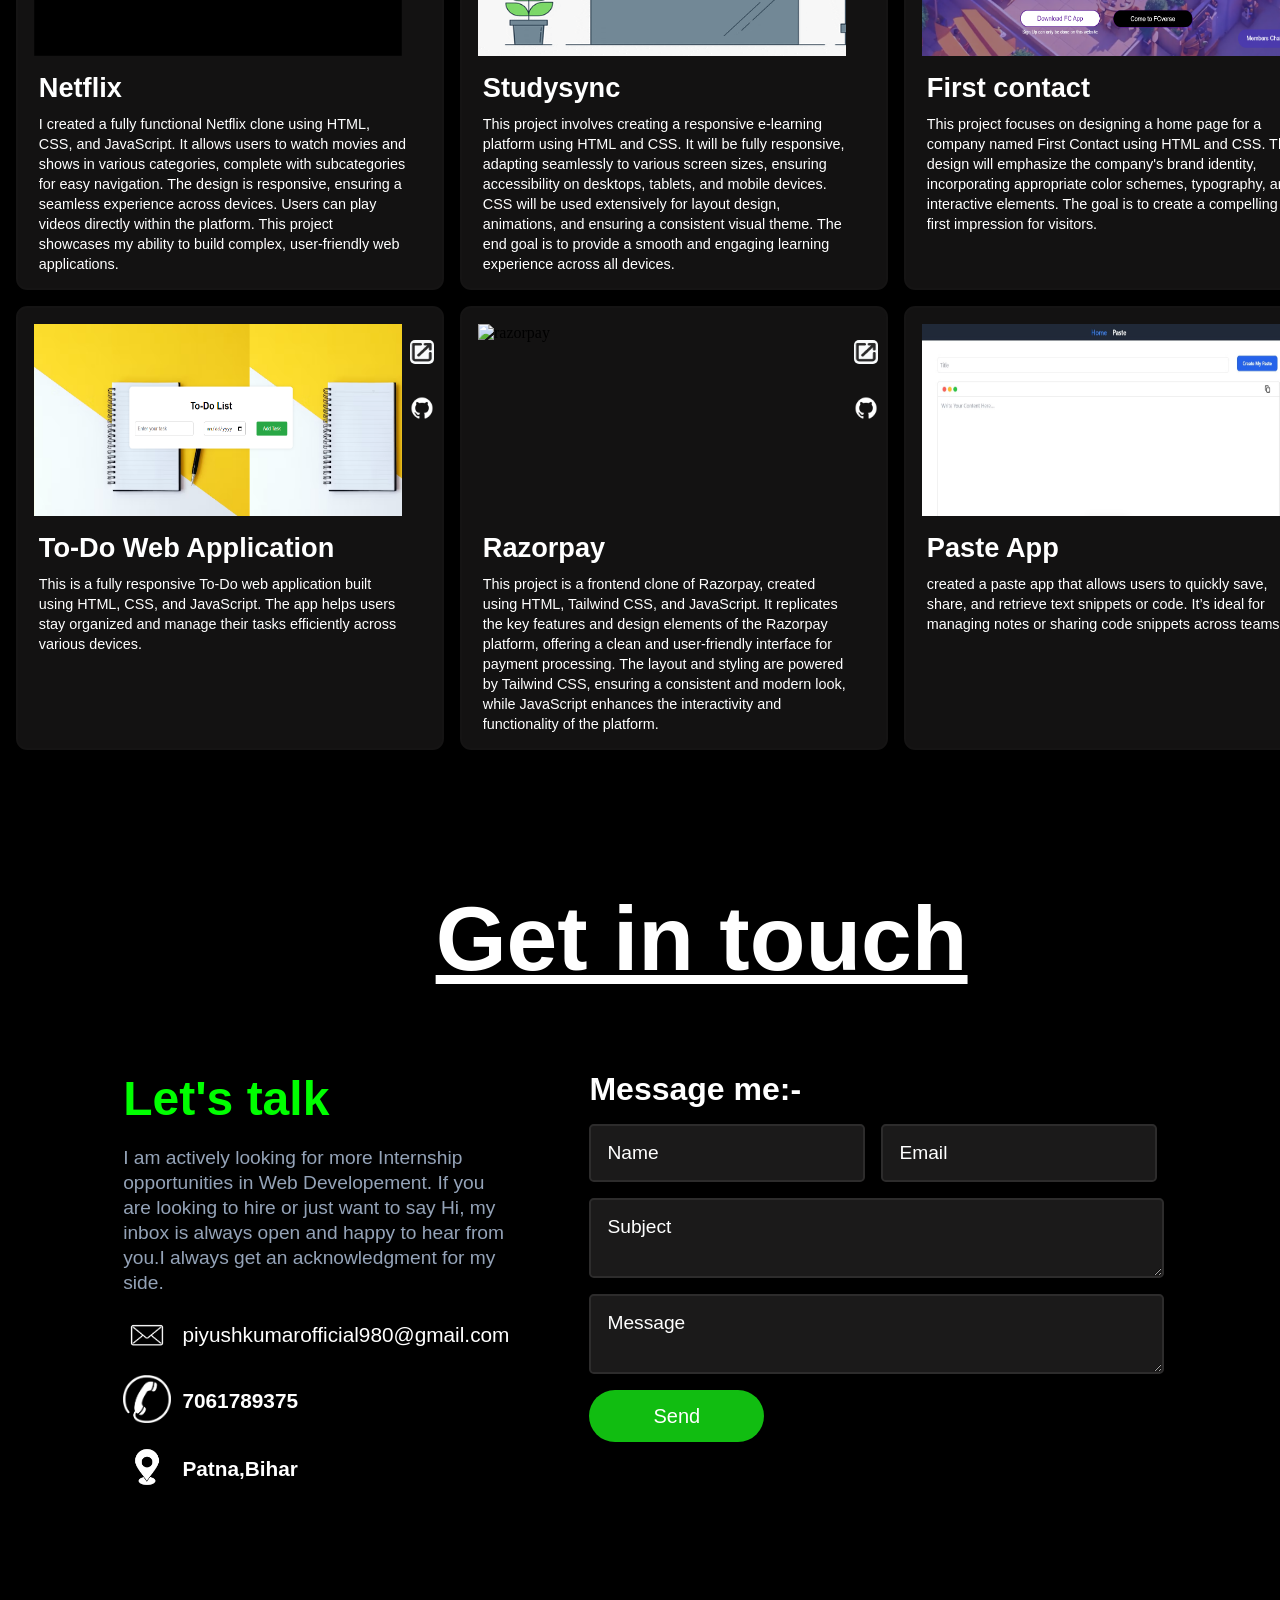
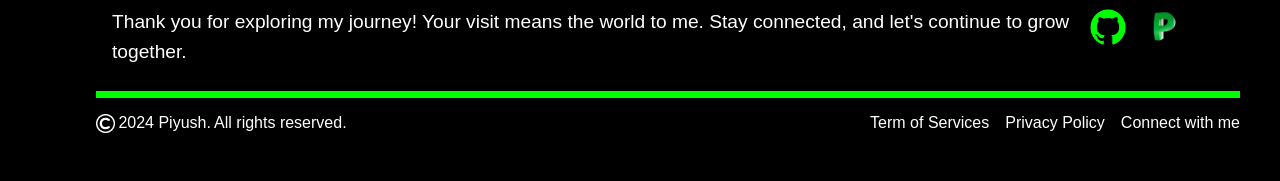
==== commit 11f32a7f: "Update index.html" ====
--- a/index.html
+++ b/index.html
@@ -9,6 +9,7 @@
 </head>
 
 <body>
+  <div class="conatiner">
   <div class="header">
     <div class="header-left-content">
       <img class="header-image" src="images/letter p.png" alt="image" />
@@ -337,20 +338,20 @@
 
       <div class="BOX">
         <div class="img-box">
-          <img class="DUMMY-BOX-img5" src="images/cricket game.jpeg" alt="cricket game">
-          <div class="img-box2">
-            <img class="dummy-img" src="images/direct-link.webp" alt="direct-link"
-              onclick="openLink('https://cricket-game-dvz07ijfz-piyush-kumars-projects-b641a1c6.vercel.app/')">
-            <img class="dummy-img" src="images/github-img2.png" alt="github"
-              onclick="openLink('https://github.com/piyushkumar980/CRICKET_GAME')">
-          </div>
-        </div>
-        <span class="DUMMY-BOX-SPAN">Cricket game</span>
-        <p class="DUMMY-BOX-PARA2">This project is a simple cricket game built using HTML, CSS, and JavaScript. The game
-          allows the player to make a single choice, such as a number or an action, and then determines whether they win
-          or lose based on that choice. The game logic is handled through JavaScript. It's designed to be quick,
-          engaging, and easy to play, offering instant feedback to the player. The main focus is on simplicity and user
-          interaction.</p>
+          <img class="DUMMY-BOX-img5" src="images/razorpay.jpg" alt="razorpay">
+          <div class="img-box2">
+            <img class="dummy-img" src="images/direct-link.webp" alt="direct-link"
+              onclick="openLink('https://piyushkumar980.github.io/RAZORPAY/')">
+            <img class="dummy-img" src="images/github-img2.png" alt="github"
+              onclick="openLink('https://github.com/piyushkumar980/RAZORPAY')">
+          </div>
+        </div>
+        <span class="DUMMY-BOX-SPAN">Razorpay</span>
+        <p class="DUMMY-BOX-PARA2">This project is a frontend clone of Razorpay, created using HTML, Tailwind CSS, and
+          JavaScript. It replicates the key features and design elements of the Razorpay platform, offering a clean and
+          user-friendly interface for payment processing. The layout and styling are powered by Tailwind CSS, ensuring a
+          consistent and modern look, while JavaScript enhances the interactivity and functionality of the platform.
+          </p>
       </div>
 
       <div class="BOX">
@@ -457,7 +458,8 @@
       <button id="scrollToTopBtn" class="myBtn">^</button>
     </div>
   </div>
+</div>
   <script src="index.js"></script>
 </body>
 
-</html>+</html>
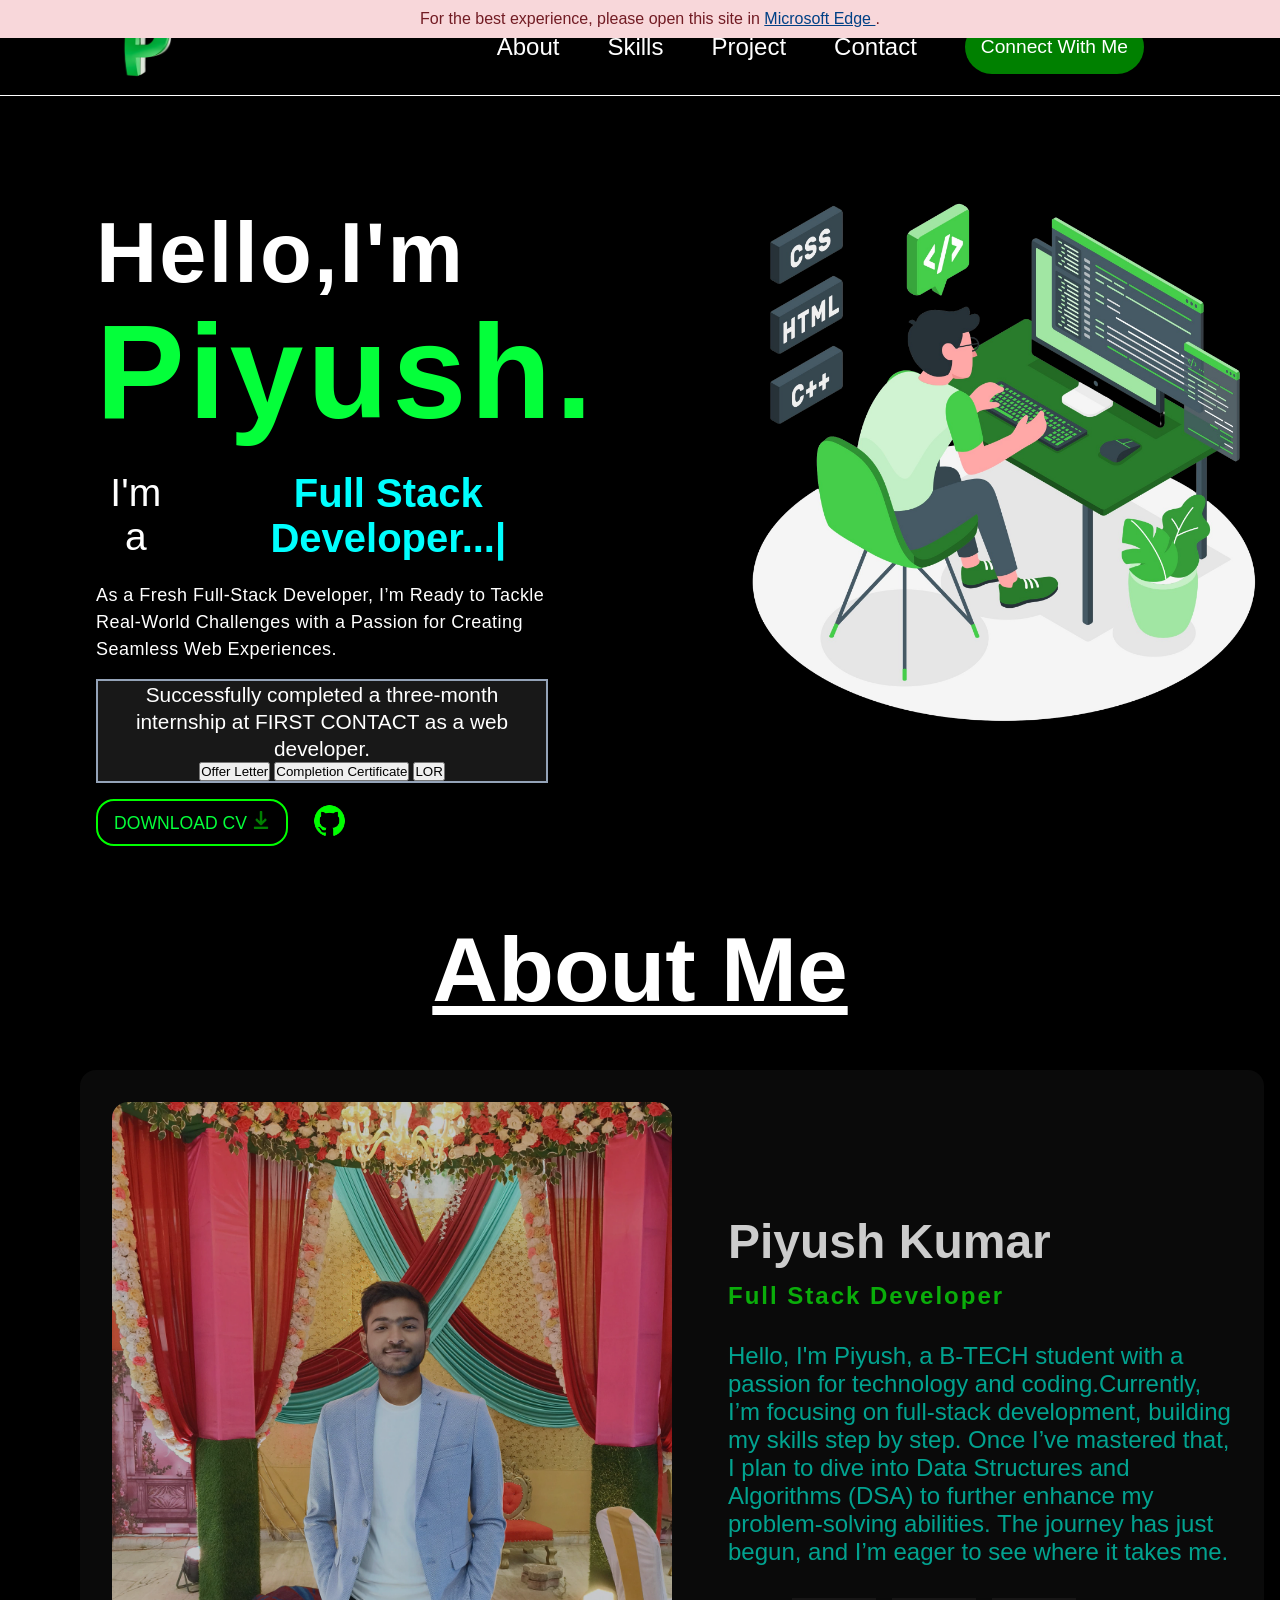
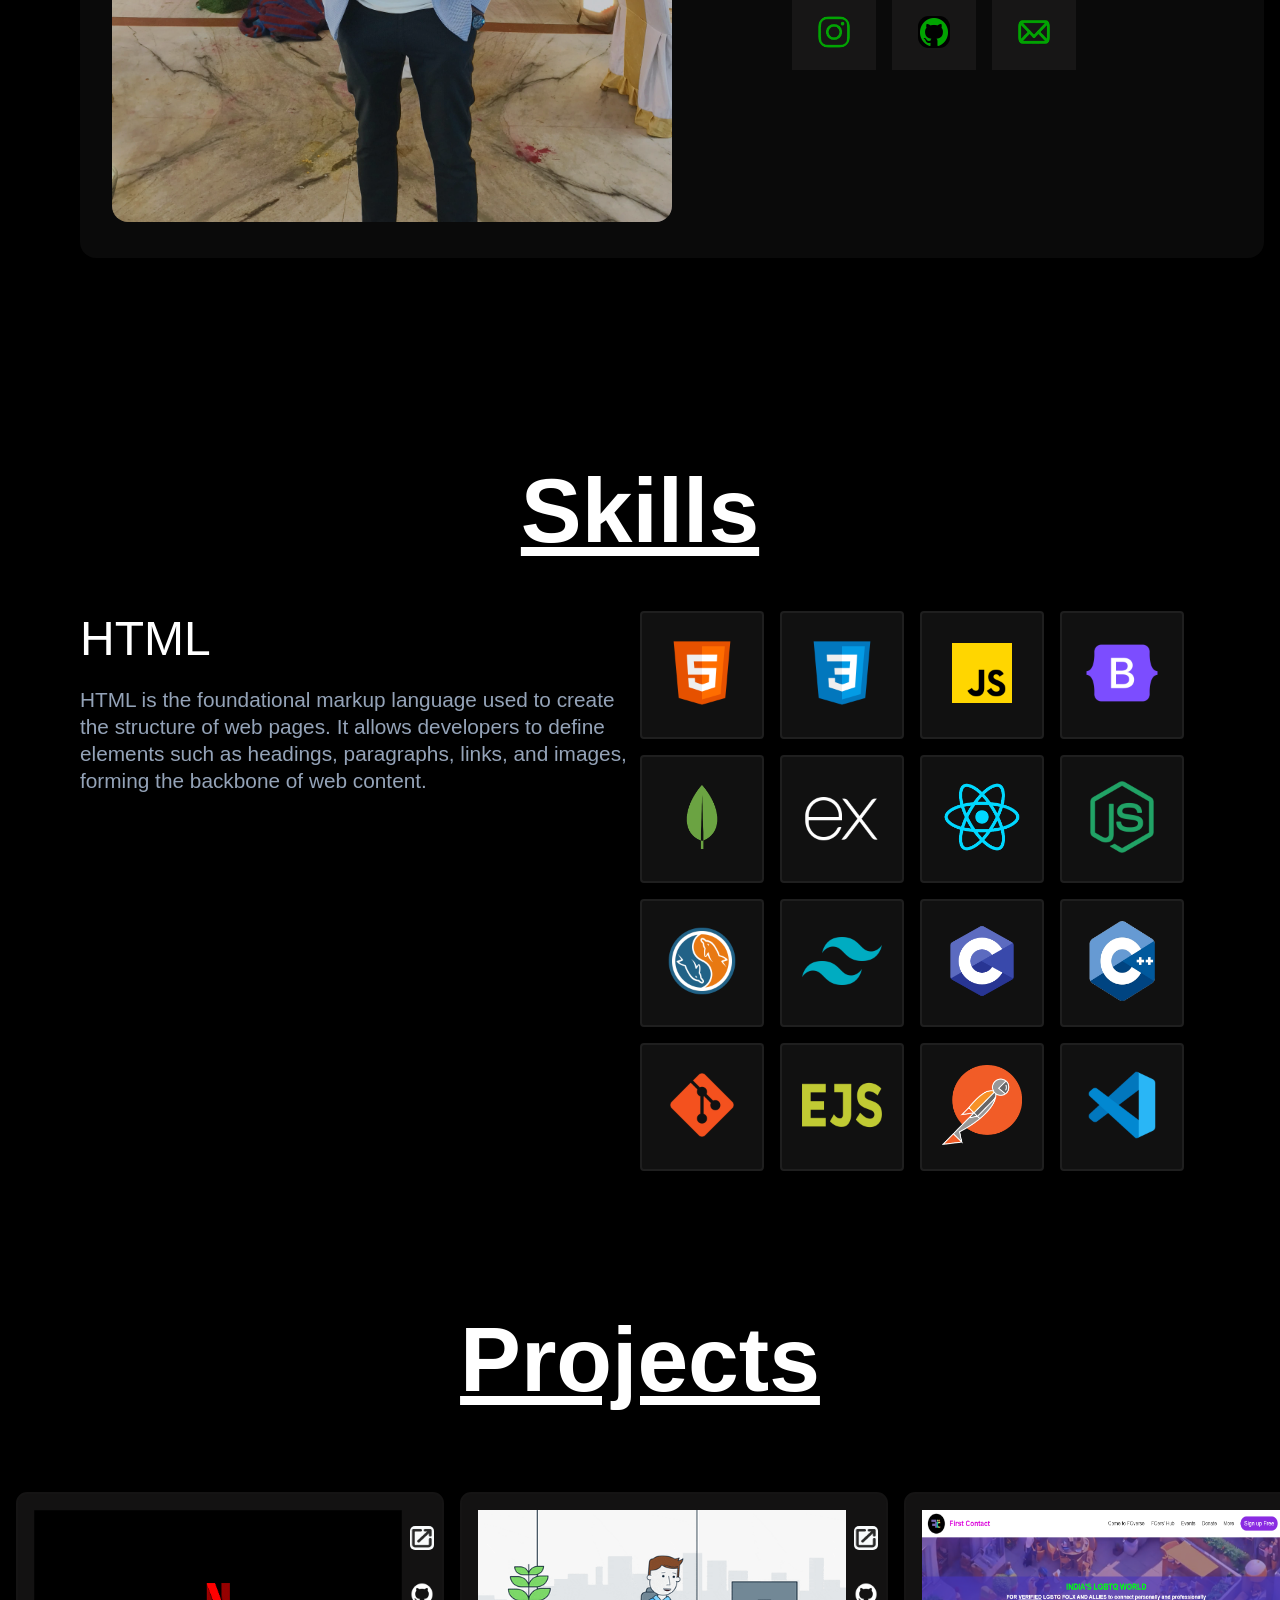
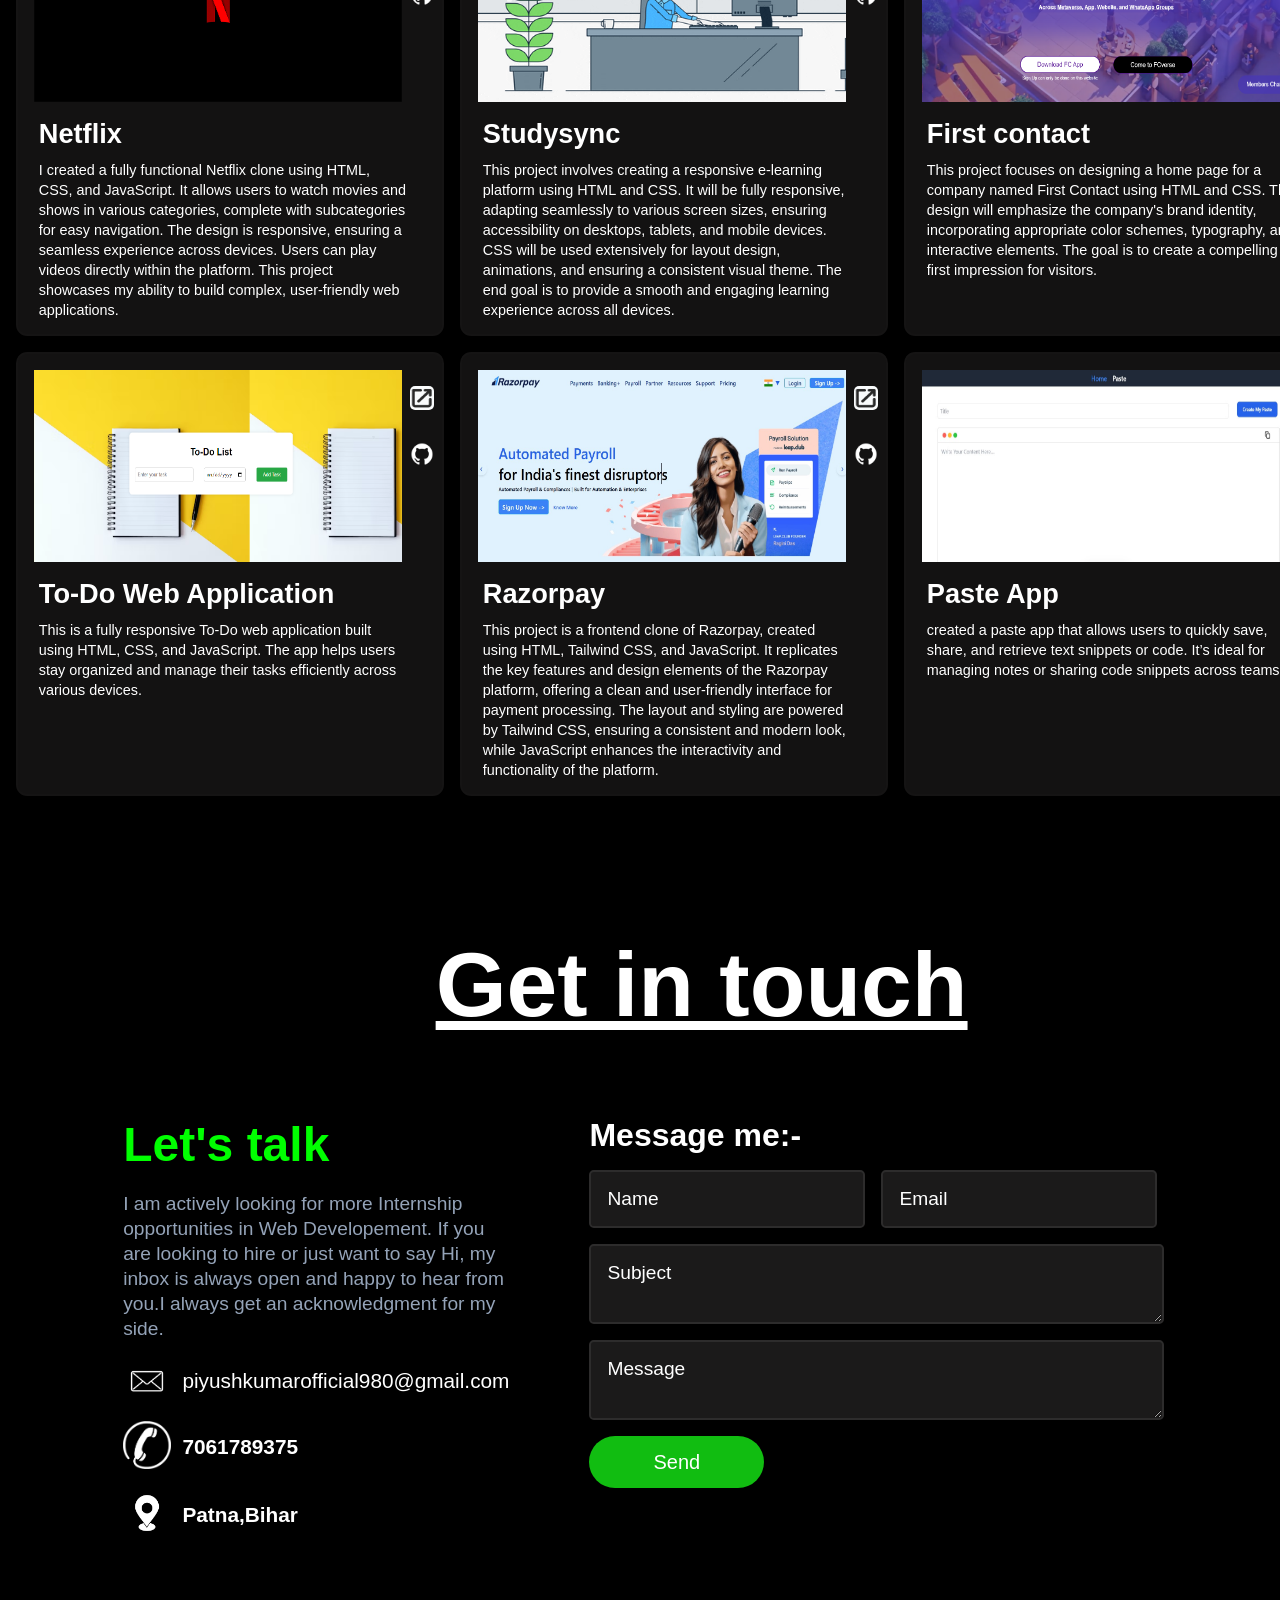
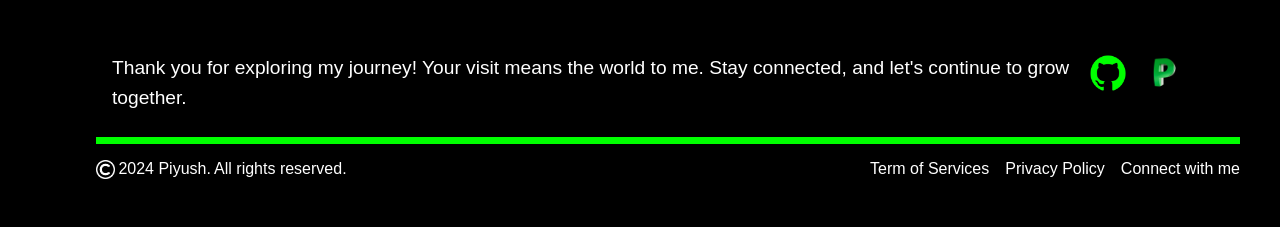
==== commit 2537a2a1: "Update index.html" ====
--- a/index.html
+++ b/index.html
@@ -10,261 +10,287 @@
 
 <body>
   <div class="conatiner">
-  <div class="header">
-    <div class="header-left-content">
-      <img class="header-image" src="images/letter p.png" alt="image" />
-    </div>
-
-    <nav class="header-right-content">
-      <a href="#about" class="header-right-content1">About</a>
-      <a href="#skills" class="header-right-content1">Skills</a>
-      <a href="#project" class="header-right-content1">Project</a>
-      <a href="#contact" class="header-right-content1">Contact</a>
-      <a href="#contact" class="header-btn">Connect With Me</a>
-    </nav>
-  </div>
-  <div class="piyush"></div>
-  <div class="content1" id="home">
-    <div class="content1-left">
-      <div class="content1-left-details">
-        <div class="content-left-name">
-          <h3 class="hello">Hello,I'm</h3>
-          <h1 class="name-details">Piyush.</h1>
-        </div>
-
-        <div class="about-myself">
-          <span class="myself">I'm a</span>
-          <span class="programmer" data-text="piyush">Full Stack Developer...</span>
-        </div>
-
-        <div class="content1-left-hire">
-          <p class="content1-para">
-            As a Fresh Full-Stack Developer, I’m Ready to Tackle Real-World
-            Challenges with a Passion for Creating Seamless Web Experiences.
-          </p>
-        </div>
-        <div class="last-div">
-          <p class="last-para">Currently working as an intern in a company, FIRST CONTACT as a web developer.</p>
-        </div>
-        <div class="download">
-          <div class="dummy-box">
-            <div id="cv-button">
-              <a href="images/piyushcv.jpg" target="_blank" style="text-decoration: none; color: inherit;">DOWNLOAD
-                CV</a>
-
-              <img class="img-1" src="images/download arrow - Copy.png" alt="download" />
-
+    <div class="header">
+      <div class="header-left-content">
+        <img class="header-image" src="images/letter p.png" alt="image" />
+      </div>
+
+      <nav class="header-right-content">
+        <a href="#about" class="header-right-content1">About</a>
+        <a href="#skills" class="header-right-content1">Skills</a>
+        <a href="#project" class="header-right-content1">Project</a>
+        <a href="#contact" class="header-right-content1">Contact</a>
+        <a href="#contact" class="header-btn">Connect With Me</a>
+      </nav>
+    </div>
+    <div class="piyush"></div>
+    <div class="content1" id="home">
+      <div class="content1-left">
+        <div class="content1-left-details">
+          <div class="content-left-name">
+            <h3 class="hello">Hello,I'm</h3>
+            <h1 class="name-details">Piyush.</h1>
+          </div>
+
+          <div class="about-myself">
+            <span class="myself">I'm a</span>
+            <span class="programmer" data-text="piyush">Full Stack Developer...</span>
+          </div>
+
+          <div class="content1-left-hire">
+            <p class="content1-para">
+              As a Fresh Full-Stack Developer, I’m Ready to Tackle Real-World
+              Challenges with a Passion for Creating Seamless Web Experiences.
+            </p>
+          </div>
+          <div class="last-div">
+            <p class="last-para">Successfully completed a three-month internship at FIRST CONTACT as a web developer.
+            </p>
+            <div class="fc-details">
+            <button class="fc-btn" id="fc-offerletter">
+              <a href="images/fc offer letter.jpeg" target="_blank" style="text-decoration: none; color: inherit;">
+                Offer Letter</a>
+              </button>
+              <button class="fc-btn">
+              <a href="images/fc certificate.png" target="_blank" style="text-decoration: none; color: inherit;">
+                Completion Certificate</a>
+              </button>
+              <button class="fc-btn">
+                <a href="images/fc lor.jpeg" target="_blank" style="text-decoration: none; color: inherit;">
+                  LOR</a>
+                </button>
+          </div>
+
+          </div>
+
+          <div class="download">
+            <div class="dummy-box">
+              <div id="cv-button">
+                <a href="images/piyush cv.jpeg" target="_blank" style="text-decoration: none; color: inherit;">DOWNLOAD
+                  CV</a>
+                <img class="img-1" src="images/download arrow - Copy.png" alt="download" />
+              </div>
             </div>
-          </div>
-          <button id="github-button">
-            <img class="img-2" src="images/github-img.png" alt="github"
-              onclick="openLink('https://github.com/piyushkumar980')" />
-          </button>
-          <!-- <button id="linkedin-button">
+            <button id="github-button">
+              <img class="img-2" src="images/github-img.png" alt="github"
+                onclick="openLink('https://github.com/piyushkumar980')" />
+            </button>
+            <!-- <button id="linkedin-button">
             <img class="img-2" src="images/linkedin-img - Copy.png" alt="linkedin"
               onclick="openLink('https://www.linkedin.com/in/piyush-kumar-47b138263/')" />
           </button> -->
-        </div>
-      </div>
-    </div>
-
-    <div class="content1-right">
-      <img class="piyush-image1" src="images/content1-img.png" alt="PIYUSH KUMAR" />
-    </div>
-  </div>
-
-  <section class="content2" id="about">
-    <h1 class="content2-heading">About Me</h1>
-    <div class="box">
-      <div class="box-left">
-        <img class="piyush-img" src="images/piyush image.jpg" alt="piyush" />
-      </div>
-      <div class="box-right">
-        <h2 class="right-box-heading">Piyush Kumar</h2>
-        <h3 class="right-box-span">Full Stack Developer</h3>
-        <p class="right-box-para">
-          Hello, I'm Piyush, a B-TECH student with a passion for technology
-          and coding.Currently, I’m focusing on full-stack development,
-          building my skills step by step. Once I’ve mastered that, I plan to
-          dive into Data Structures and Algorithms (DSA) to further enhance my
-          problem-solving abilities. The journey has just begun, and I’m eager
-          to see where it takes me.
-        </p>
-        <div class="right-box-images">
-          <div class="img-btn">
-            <img class="content2-img" src="images/instagram - Copy.png" alt="piyush"
-              onclick="openLink('https://www.instagram.com/')" />
-          </div>
-          <!-- <div class="img-btn">
+          </div>
+        </div>
+      </div>
+
+      <div class="content1-right">
+        <img class="piyush-image1" src="images/content1-img.png" alt="PIYUSH KUMAR" />
+      </div>
+    </div>
+
+    <section class="content2" id="about">
+      <h1 class="content2-heading">About Me</h1>
+      <div class="box">
+        <div class="box-left">
+          <img class="piyush-img" src="images/piyush image.jpg" alt="piyush" />
+        </div>
+        <div class="box-right">
+          <h2 class="right-box-heading">Piyush Kumar</h2>
+          <h3 class="right-box-span">Full Stack Developer</h3>
+          <p class="right-box-para">
+            Hello, I'm Piyush, a B-TECH student with a passion for technology
+            and coding.Currently, I’m focusing on full-stack development,
+            building my skills step by step. Once I’ve mastered that, I plan to
+            dive into Data Structures and Algorithms (DSA) to further enhance my
+            problem-solving abilities. The journey has just begun, and I’m eager
+            to see where it takes me.
+          </p>
+          <div class="right-box-images">
+            <div class="img-btn">
+              <img class="content2-img" src="images/instagram - Copy.png" alt="piyush"
+                onclick="openLink('https://www.instagram.com/')" />
+            </div>
+            <!-- <div class="img-btn">
             <img class="content2-image" src="images/linkedin-img - Copy.png" alt="piyush"
               onclick="openLink('https://www.linkedin.com/in/piyush-kumar-47b138263/')" />
           </div> -->
-          <div class="img-btn">
-            <img class="content2-img" src="images/github-img.png" alt="piyush"
-              onclick="openLink('https://github.com/piyushkumar980')" />
-          </div>
-          <div class="img-btn">
-            <img class="content2-img" src="images/mail - Copy.png" alt="piyush"
-              onclick="openLink('https://myaccount.google.com/?hl=en&utm_source=OGB&utm_medium=act')" />
-          </div>
-        </div>
-      </div>
-    </div>
-  </section>
-
-  <section class="content3" id="skills">
-    <h1 class="content3-heading">Skills</h1>
-
-    <div class="content3-box">
-      <div class="content3-leftbox">
-
-        <div class="text-block active" id="text1">
-          <h2 class="heading-2">HTML</h2>
-          <p class="dummy-para">HTML is the foundational markup language used to create the structure of web pages. It
-            allows developers to define elements such as headings, paragraphs, links, and images, forming the backbone
-            of web content.</p>
-        </div>
-        <div class="text-block" id="text2">
-          <h2 class="heading-2">CSS</h2>
-          <p class="dummy-para">CSS is a stylesheet language used to control the presentation and layout of web pages.
-            It allows for the separation of content and design, enabling developers to create visually appealing and
-            responsive websites.</p>
-        </div>
-        <div class="text-block" id="text3">
-          <h2 class="heading-2">JavaScript</h2>
-          <p class="dummy-para">JavaScript is a powerful programming language that adds interactivity to websites. It
-            enables dynamic content, such as animations, form validation, and complex user interfaces, enhancing the
-            user experience.</p>
-        </div>
-        <div class="text-block" id="text4">
-          <h2 class="heading-2">Bootstrap</h2>
-          <p class="dummy-para">Bootstrap is a front-end framework that helps developers build responsive, mobile-first
-            websites. It includes a collection of pre-designed components, such as navigation bars and modals, that can
-            be easily customized.</p>
-        </div>
-        <div class="text-block" id="text5">
-          <h2 class="heading-2">MongoDB</h2>
-          <p class="dummy-para">MongoDB is a NoSQL database that stores data in JSON-like documents. It is highly
-            scalable and flexible, making it ideal for applications that require large volumes of unstructured data.</p>
-        </div>
-        <div class="text-block" id="text6">
-          <h2 class="heading-2">Express</h2>
-          <p class="dummy-para">Express is a lightweight web application framework for Node.js. It provides a robust set
-            of features for web and mobile applications, simplifying the development of server-side logic and APIs.</p>
-        </div>
-        <div class="text-block" id="text7">
-          <h2 class="heading-2">React</h2>
-          <p class="dummy-para">React is a JavaScript library for building user interfaces, particularly single-page
-            applications. It allows developers to create reusable UI components and manage the state of complex
-            applications efficiently.</p>
-        </div>
-        <div class="text-block" id="text8">
-          <h2 class="heading-2">Node.js</h2>
-          <p class="dummy-para">Node.js is a runtime environment that allows developers to run JavaScript on the server
-            side. It is widely used for building scalable network applications, thanks to its event-driven, non-blocking
-            I/O model.</p>
-        </div>
-        <div class="text-block" id="text9">
-          <h2 class="heading-2">MySQL</h2>
-          <p class="dummy-para">MySQL is a widely used open-source relational database management system. It is known
-            for its reliability, performance, and ease of use, and is commonly used in web applications to store and
-            retrieve data.</p>
-        </div>
-        <div class="text-block" id="text10">
-          <h2 class="heading-2">Tailwind CSS</h2>
-          <Tailwind class="dummy-para">Tailwind CSS is a utility-first CSS framework that allows developers to rapidly
-            build custom user interfaces. It provides low-level utility classes that can be combined to create unique
-            designs without writing custom CSS.</p>
-        </div>
-        <div class="text-block" id="text11">
-          <h2 class="heading-2">C</h2>
-          <p class="dummy-para">C is a general-purpose programming language that has influenced many modern languages.
-            It is known for its efficiency and is widely used in system programming, embedded systems, and operating
-            systems.</p>
-        </div>
-        <div class="text-block" id="text12">
-          <h2 class="heading-2">C++</h2>
-          <p class="dummy-para">C++ is an extension of the C programming language that includes object-oriented
-            features. It is commonly used in software development for applications that require high performance, such
-            as games and simulations.</p>
-        </div>
-        <div class="text-block" id="text13">
-          <h2 class="heading-2">Git</h2>
-          <p class="dummy-para">Git is a version control system that tracks changes in source code during software
-            development. It enables multiple developers to collaborate on projects, maintain version history, and manage
-            code repositories efficiently.</p>
-        </div>
-        <div class="text-block" id="text14">
-          <h2 class="heading-2">EJS</h2>
-          <p class="dummy-para">EJS (Embedded JavaScript) is a templating language that allows developers to generate
-            HTML with plain JavaScript. It is commonly used in server-side applications to create dynamic web pages.</p>
-        </div>
-        <div class="text-block" id="text15">
-          <h2 class="heading-2">Postman</h2>
-          <p class="dummy-para">Postman is a collaborative platform for API development. It simplifies the process of
-            designing, testing, and documenting APIs, making it easier for developers to work together on API projects.
-          </p>
-        </div>
-        <div class="text-block" id="text16">
-          <h2 class="heading-2">VS Code</h2>
-          <p class="dummy-para">Visual Studio Code (VS Code) is a popular source-code editor developed by Microsoft. It
-            supports numerous programming languages and offers a wide range of extensions, making it a versatile tool
-            for developers.</p>
-        </div>
-      </div>
-
-      <div class="image-container">
-        <div class="image-div">
-          <img class="image" src="images/html.png" alt="Image 1" data-target="text1">
-        </div>
-        <div class="image-div">
-          <img class="image" src="images/css.png" alt="Image 2" data-target="text2">
-        </div>
-        <div class="image-div">
-          <img class="image" src="images/javascript.png" alt="Image 3" data-target="text3">
-        </div>
-        <div class="image-div">
-          <img class="image" src="images/bootstarp.png" alt="Image 4" data-target="text4">
-        </div>
-        <div class="image-div">
-          <img class="image" src="images/mongodb.png" alt="Image 5" data-target="text5">
-        </div>
-        <div class="image-div">
-          <img class="image" src="images/express.png" alt="Image 6" data-target="text6">
-        </div>
-        <div class="image-div">
-          <img class="image" src="images/react.png" alt="Image 7" data-target="text7">
-        </div>
-        <div class="image-div">
-          <img class="image" src="images/node js.png" alt="Image 8" data-target="text8">
-        </div>
-        <div class="image-div">
-          <img class="image" src="images/my sql.png" alt="Image 9" data-target="text9">
-        </div>
-        <div class="image-div">
-          <img class="image" src="images/tailwind.png" alt="Image 10" data-target="text10">
-        </div>
-        <div class="image-div">
-          <img class="image" src="images/c language.png" alt="Image 11" data-target="text11">
-        </div>
-        <div class="image-div">
-          <img class="image" src="images/c++.png" alt="Image 12" data-target="text12">
-        </div>
-        <div class="image-div">
-          <img class="image" src="images/git.png" alt="Image 13" data-target="text13">
-        </div>
-        <div class="image-div">
-          <img class="image" src="images/ejs.png" alt="Image 14" data-target="text14">
-        </div>
-        <div class="image-div">
-          <img class="image" src="images/postman.png" alt="Image 15" data-target="text15">
-        </div>
-        <div class="image-div">
-          <img class="image" src="images/vs code.png" alt="Image 16" data-target="text16">
-        </div>
-      </div>
-    </div>
-    </div>
+            <div class="img-btn">
+              <img class="content2-img" src="images/github-img.png" alt="piyush"
+                onclick="openLink('https://github.com/piyushkumar980')" />
+            </div>
+            <div class="img-btn">
+              <img class="content2-img" src="images/mail - Copy.png" alt="piyush"
+                onclick="openLink('https://myaccount.google.com/?hl=en&utm_source=OGB&utm_medium=act')" />
+            </div>
+          </div>
+        </div>
+      </div>
+    </section>
+
+    <section class="content3" id="skills">
+      <h1 class="content3-heading">Skills</h1>
+
+      <div class="content3-box">
+        <div class="content3-leftbox">
+
+          <div class="text-block active" id="text1">
+            <h2 class="heading-2">HTML</h2>
+            <p class="dummy-para">HTML is the foundational markup language used to create the structure of web pages. It
+              allows developers to define elements such as headings, paragraphs, links, and images, forming the backbone
+              of web content.</p>
+          </div>
+          <div class="text-block" id="text2">
+            <h2 class="heading-2">CSS</h2>
+            <p class="dummy-para">CSS is a stylesheet language used to control the presentation and layout of web pages.
+              It allows for the separation of content and design, enabling developers to create visually appealing and
+              responsive websites.</p>
+          </div>
+          <div class="text-block" id="text3">
+            <h2 class="heading-2">JavaScript</h2>
+            <p class="dummy-para">JavaScript is a powerful programming language that adds interactivity to websites. It
+              enables dynamic content, such as animations, form validation, and complex user interfaces, enhancing the
+              user experience.</p>
+          </div>
+          <div class="text-block" id="text4">
+            <h2 class="heading-2">Bootstrap</h2>
+            <p class="dummy-para">Bootstrap is a front-end framework that helps developers build responsive,
+              mobile-first
+              websites. It includes a collection of pre-designed components, such as navigation bars and modals, that
+              can
+              be easily customized.</p>
+          </div>
+          <div class="text-block" id="text5">
+            <h2 class="heading-2">MongoDB</h2>
+            <p class="dummy-para">MongoDB is a NoSQL database that stores data in JSON-like documents. It is highly
+              scalable and flexible, making it ideal for applications that require large volumes of unstructured data.
+            </p>
+          </div>
+          <div class="text-block" id="text6">
+            <h2 class="heading-2">Express</h2>
+            <p class="dummy-para">Express is a lightweight web application framework for Node.js. It provides a robust
+              set
+              of features for web and mobile applications, simplifying the development of server-side logic and APIs.
+            </p>
+          </div>
+          <div class="text-block" id="text7">
+            <h2 class="heading-2">React</h2>
+            <p class="dummy-para">React is a JavaScript library for building user interfaces, particularly single-page
+              applications. It allows developers to create reusable UI components and manage the state of complex
+              applications efficiently.</p>
+          </div>
+          <div class="text-block" id="text8">
+            <h2 class="heading-2">Node.js</h2>
+            <p class="dummy-para">Node.js is a runtime environment that allows developers to run JavaScript on the
+              server
+              side. It is widely used for building scalable network applications, thanks to its event-driven,
+              non-blocking
+              I/O model.</p>
+          </div>
+          <div class="text-block" id="text9">
+            <h2 class="heading-2">MySQL</h2>
+            <p class="dummy-para">MySQL is a widely used open-source relational database management system. It is known
+              for its reliability, performance, and ease of use, and is commonly used in web applications to store and
+              retrieve data.</p>
+          </div>
+          <div class="text-block" id="text10">
+            <h2 class="heading-2">Tailwind CSS</h2>
+            <Tailwind class="dummy-para">Tailwind CSS is a utility-first CSS framework that allows developers to rapidly
+              build custom user interfaces. It provides low-level utility classes that can be combined to create unique
+              designs without writing custom CSS.</p>
+          </div>
+          <div class="text-block" id="text11">
+            <h2 class="heading-2">C</h2>
+            <p class="dummy-para">C is a general-purpose programming language that has influenced many modern languages.
+              It is known for its efficiency and is widely used in system programming, embedded systems, and operating
+              systems.</p>
+          </div>
+          <div class="text-block" id="text12">
+            <h2 class="heading-2">C++</h2>
+            <p class="dummy-para">C++ is an extension of the C programming language that includes object-oriented
+              features. It is commonly used in software development for applications that require high performance, such
+              as games and simulations.</p>
+          </div>
+          <div class="text-block" id="text13">
+            <h2 class="heading-2">Git</h2>
+            <p class="dummy-para">Git is a version control system that tracks changes in source code during software
+              development. It enables multiple developers to collaborate on projects, maintain version history, and
+              manage
+              code repositories efficiently.</p>
+          </div>
+          <div class="text-block" id="text14">
+            <h2 class="heading-2">EJS</h2>
+            <p class="dummy-para">EJS (Embedded JavaScript) is a templating language that allows developers to generate
+              HTML with plain JavaScript. It is commonly used in server-side applications to create dynamic web pages.
+            </p>
+          </div>
+          <div class="text-block" id="text15">
+            <h2 class="heading-2">Postman</h2>
+            <p class="dummy-para">Postman is a collaborative platform for API development. It simplifies the process of
+              designing, testing, and documenting APIs, making it easier for developers to work together on API
+              projects.
+            </p>
+          </div>
+          <div class="text-block" id="text16">
+            <h2 class="heading-2">VS Code</h2>
+            <p class="dummy-para">Visual Studio Code (VS Code) is a popular source-code editor developed by Microsoft.
+              It
+              supports numerous programming languages and offers a wide range of extensions, making it a versatile tool
+              for developers.</p>
+          </div>
+        </div>
+
+        <div class="image-container">
+          <div class="image-div">
+            <img class="image" src="images/html.png" alt="Image 1" data-target="text1">
+          </div>
+          <div class="image-div">
+            <img class="image" src="images/css.png" alt="Image 2" data-target="text2">
+          </div>
+          <div class="image-div">
+            <img class="image" src="images/javascript.png" alt="Image 3" data-target="text3">
+          </div>
+          <div class="image-div">
+            <img class="image" src="images/bootstarp.png" alt="Image 4" data-target="text4">
+          </div>
+          <div class="image-div">
+            <img class="image" src="images/mongodb.png" alt="Image 5" data-target="text5">
+          </div>
+          <div class="image-div">
+            <img class="image" src="images/express.png" alt="Image 6" data-target="text6">
+          </div>
+          <div class="image-div">
+            <img class="image" src="images/react.png" alt="Image 7" data-target="text7">
+          </div>
+          <div class="image-div">
+            <img class="image" src="images/node js.png" alt="Image 8" data-target="text8">
+          </div>
+          <div class="image-div">
+            <img class="image" src="images/my sql.png" alt="Image 9" data-target="text9">
+          </div>
+          <div class="image-div">
+            <img class="image" src="images/tailwind.png" alt="Image 10" data-target="text10">
+          </div>
+          <div class="image-div">
+            <img class="image" src="images/c language.png" alt="Image 11" data-target="text11">
+          </div>
+          <div class="image-div">
+            <img class="image" src="images/c++.png" alt="Image 12" data-target="text12">
+          </div>
+          <div class="image-div">
+            <img class="image" src="images/git.png" alt="Image 13" data-target="text13">
+          </div>
+          <div class="image-div">
+            <img class="image" src="images/ejs.png" alt="Image 14" data-target="text14">
+          </div>
+          <div class="image-div">
+            <img class="image" src="images/postman.png" alt="Image 15" data-target="text15">
+          </div>
+          <div class="image-div">
+            <img class="image" src="images/vs code.png" alt="Image 16" data-target="text16">
+          </div>
+        </div>
+      </div>
+  </div>
   </section>
 
   <section class="content-4" id="project">
@@ -351,7 +377,7 @@
           JavaScript. It replicates the key features and design elements of the Razorpay platform, offering a clean and
           user-friendly interface for payment processing. The layout and styling are powered by Tailwind CSS, ensuring a
           consistent and modern look, while JavaScript enhances the interactivity and functionality of the platform.
-          </p>
+        </p>
       </div>
 
       <div class="BOX">
@@ -458,7 +484,7 @@
       <button id="scrollToTopBtn" class="myBtn">^</button>
     </div>
   </div>
-</div>
+  </div>
   <script src="index.js"></script>
 </body>
 
--- a/index2.css
+++ b/index2.css
@@ -5,6 +5,10 @@
 }
 body {
   text-align: center;
+  width: 100%;
+}
+body.edge {
+  width: 105vw;
 }
 .header {
   display: flex;
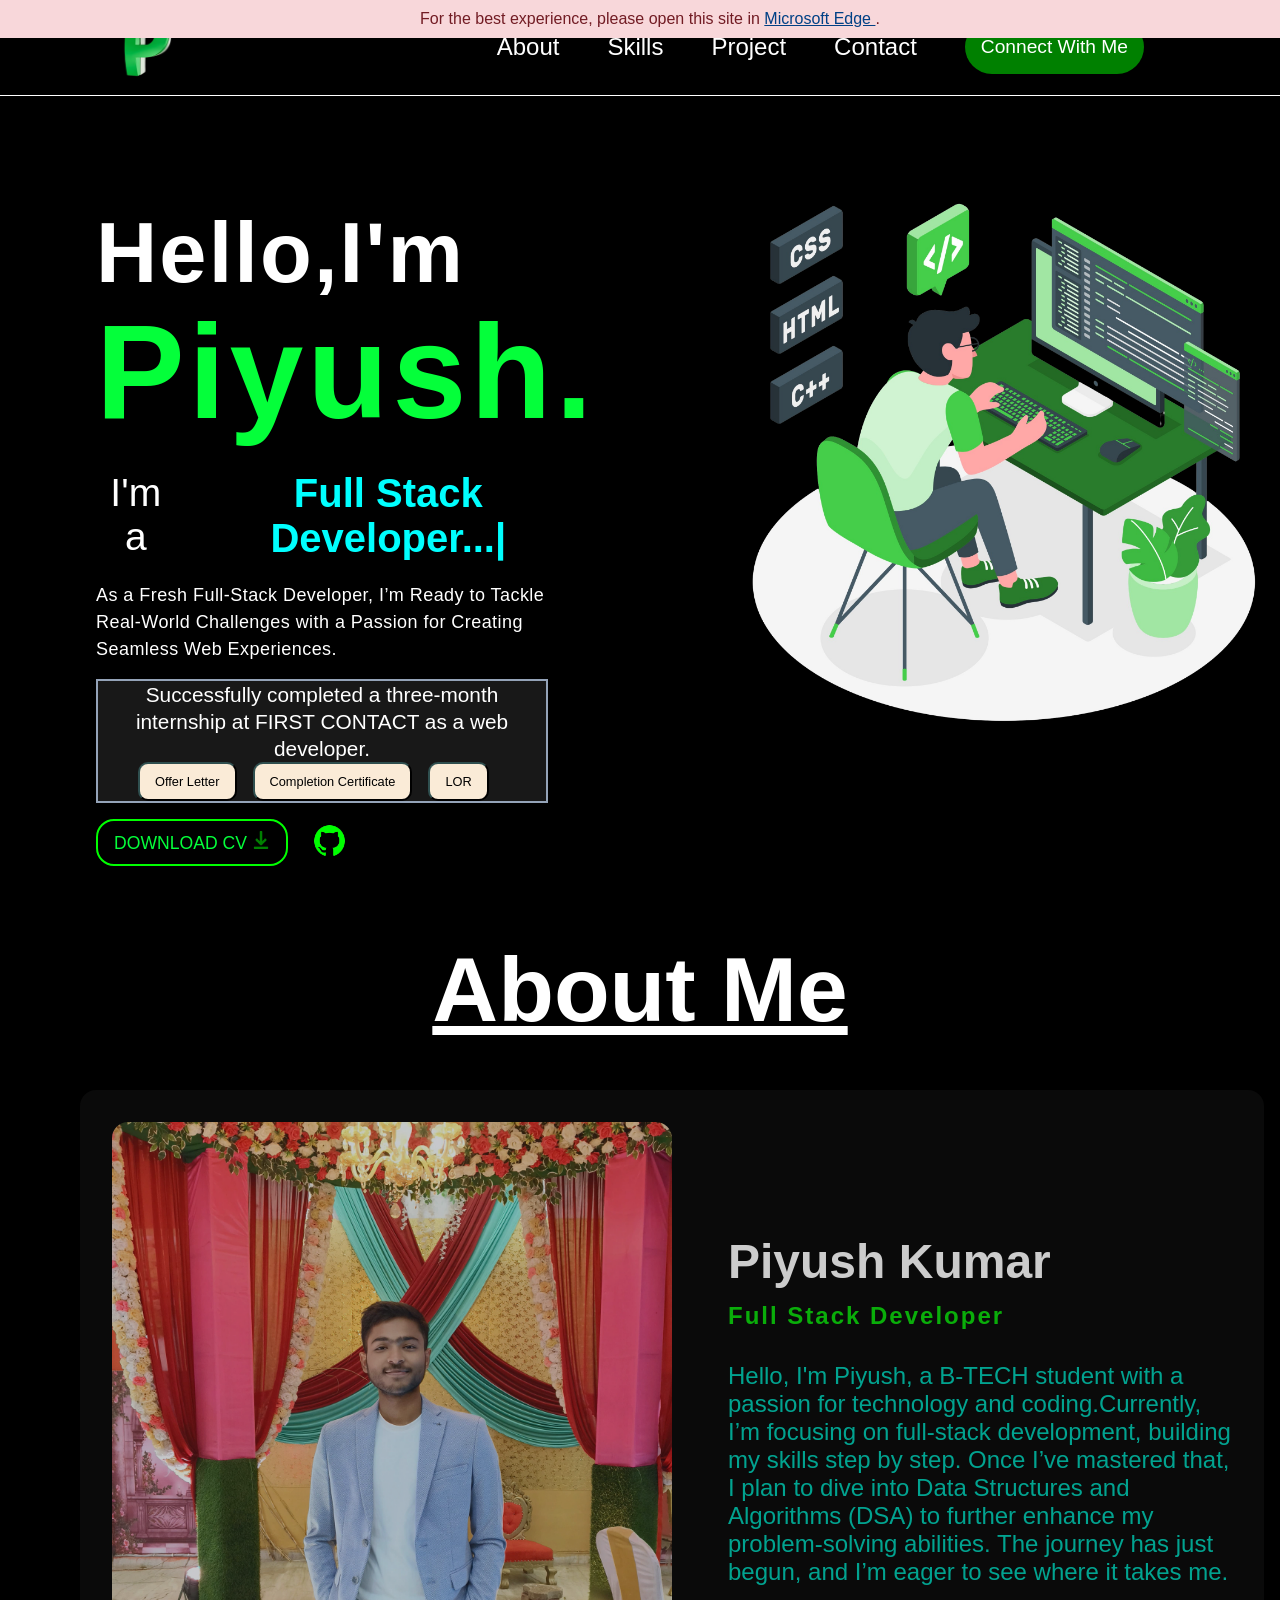
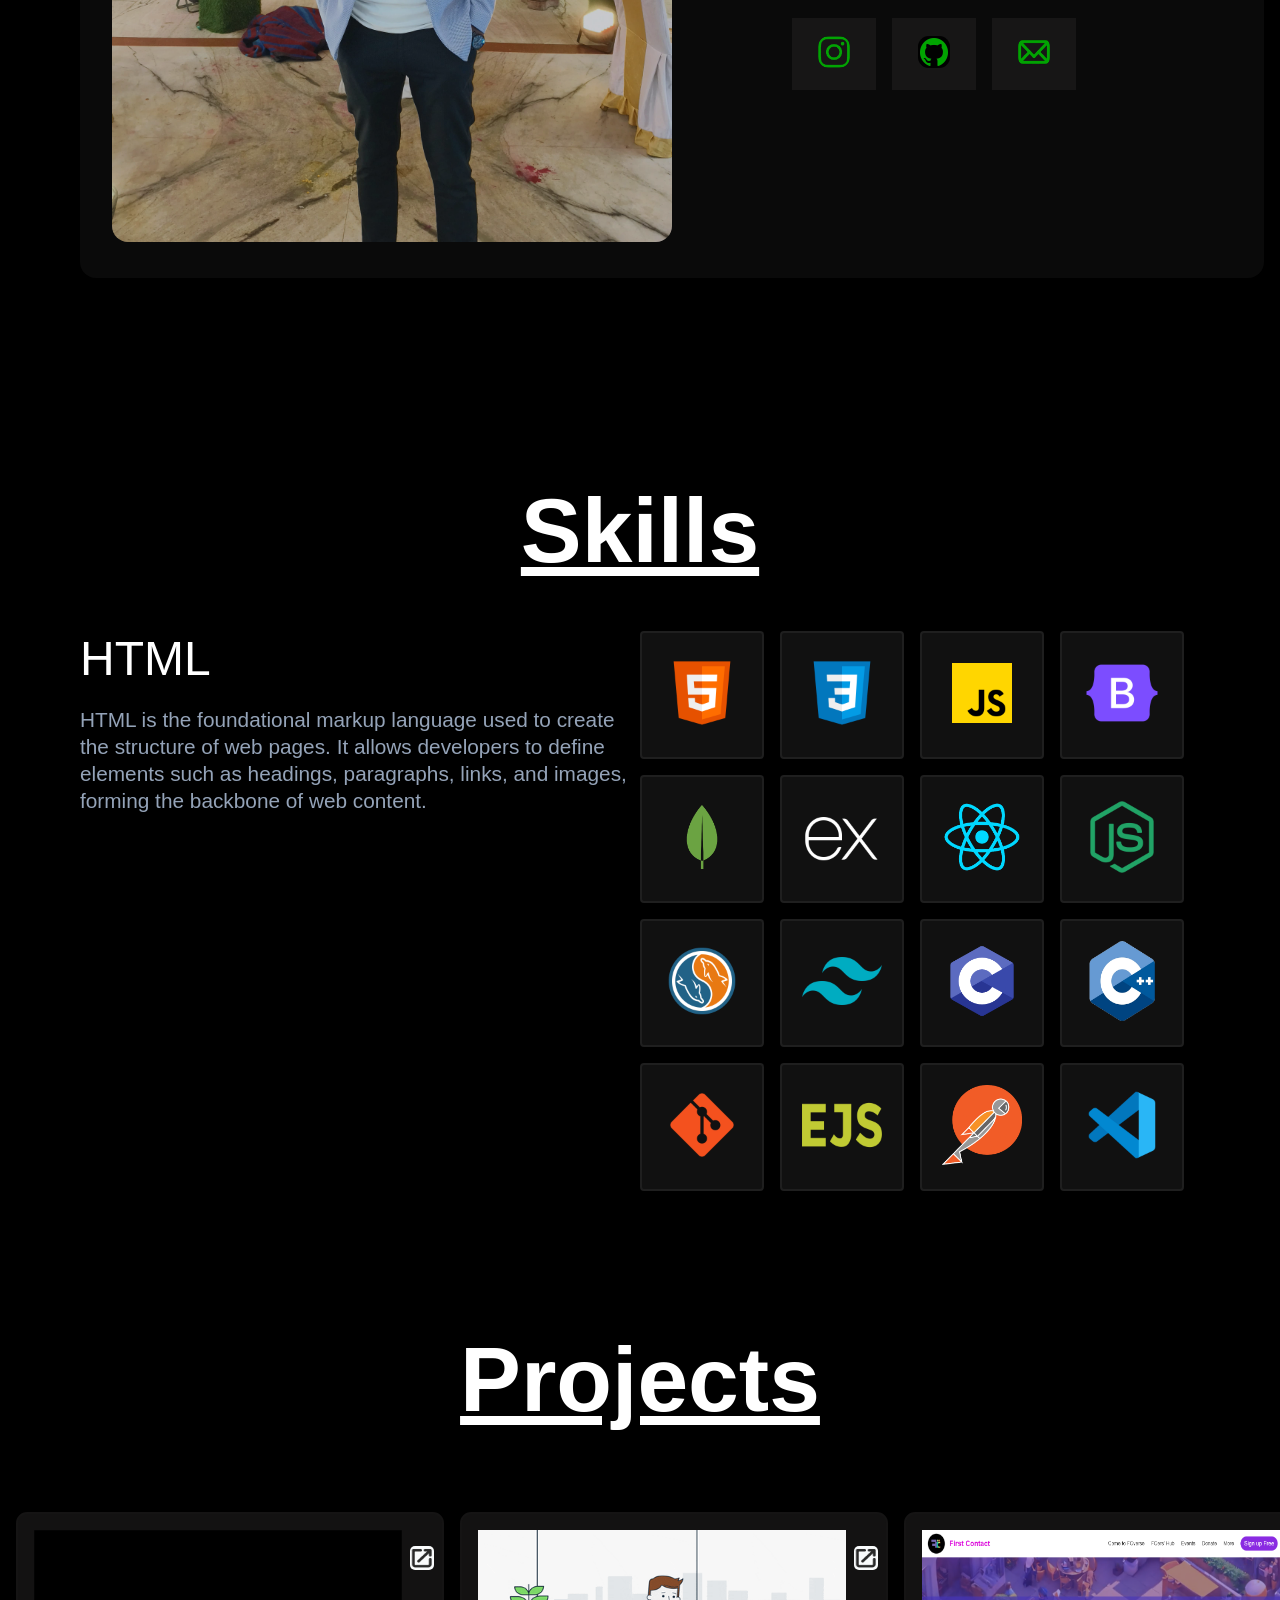
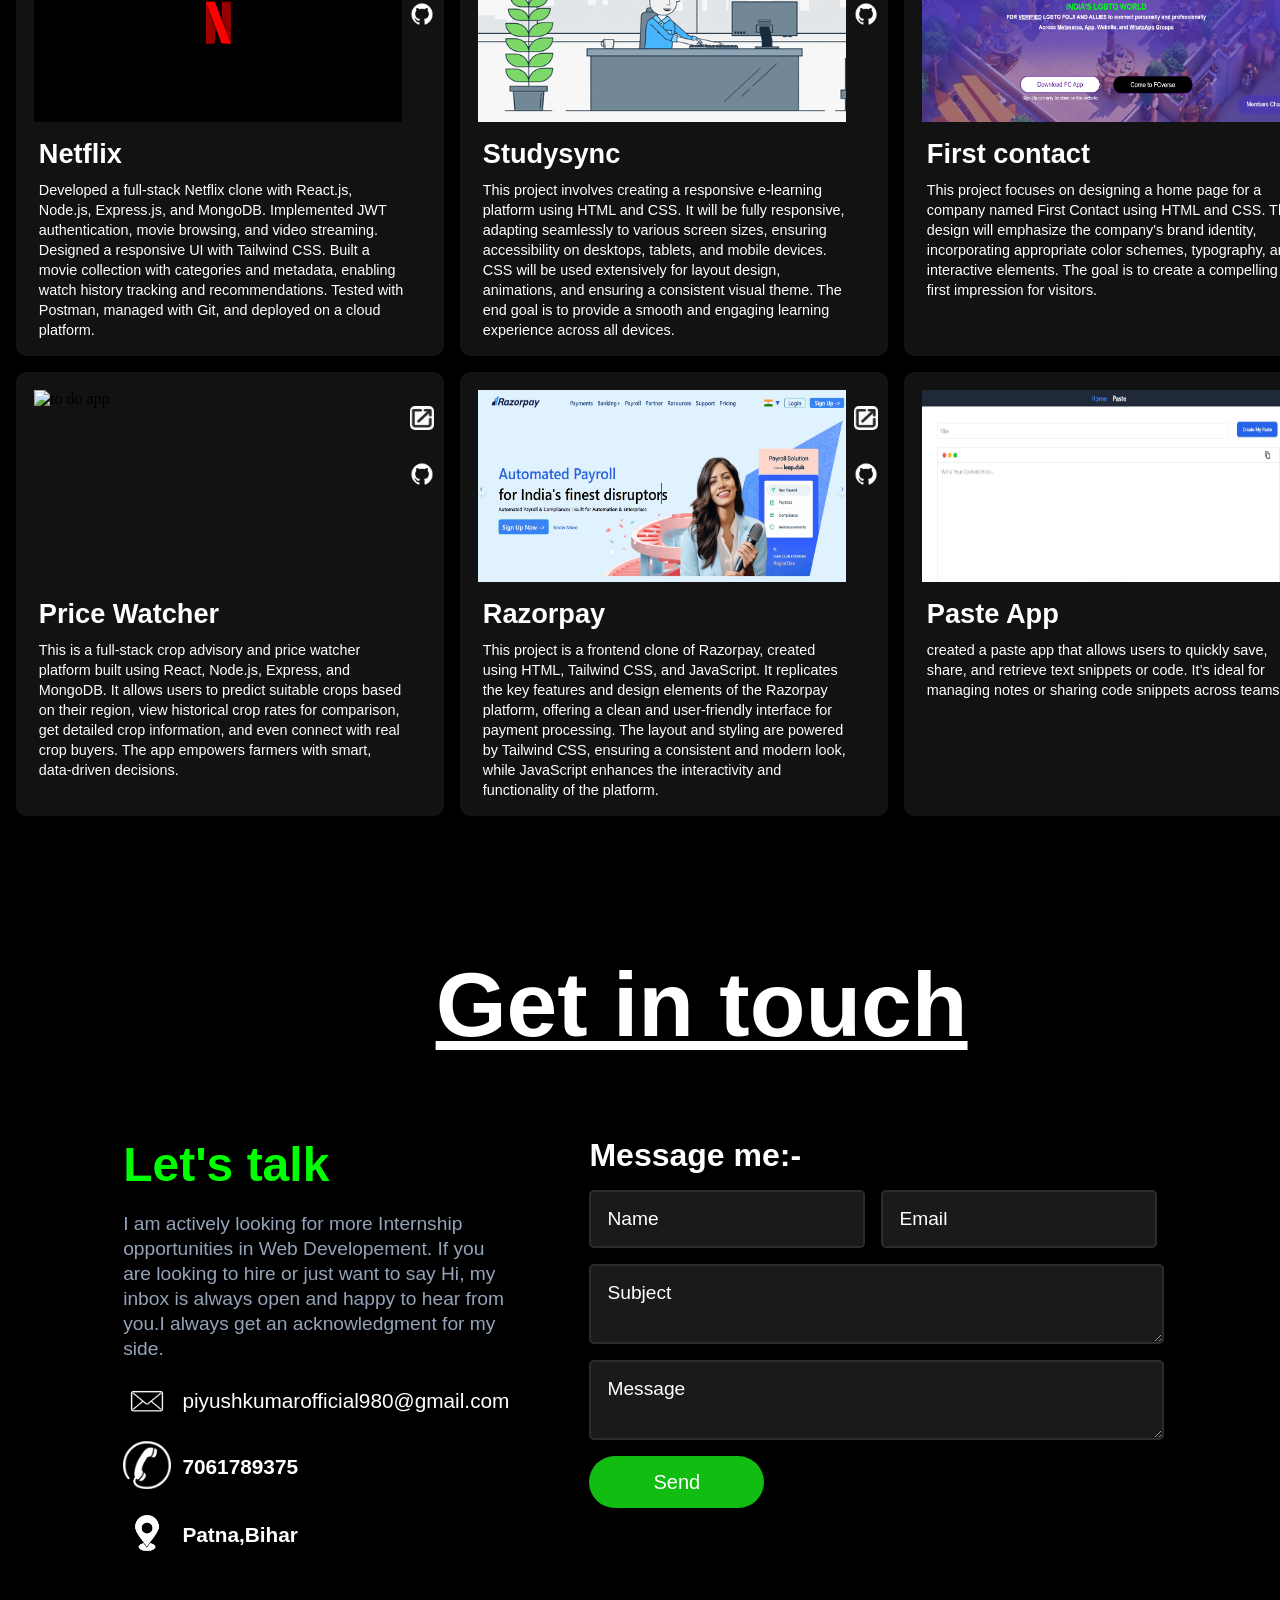
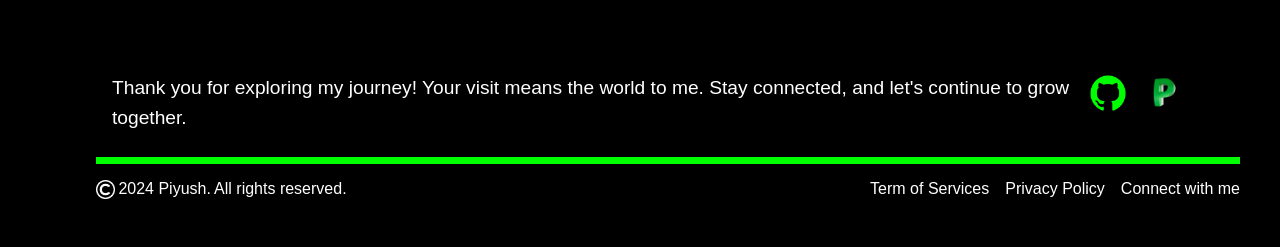
==== commit afd66a32: "Update index.html" ====
--- a/index.html
+++ b/index.html
@@ -47,19 +47,19 @@
             <p class="last-para">Successfully completed a three-month internship at FIRST CONTACT as a web developer.
             </p>
             <div class="fc-details">
-            <button class="fc-btn" id="fc-offerletter">
-              <a href="images/fc offer letter.jpeg" target="_blank" style="text-decoration: none; color: inherit;">
-                Offer Letter</a>
+              <button class="fc-btn" id="fc-offerletter">
+                <a href="images/fc offer letter.jpeg" target="_blank" style="text-decoration: none; color: inherit;">
+                  Offer Letter</a>
               </button>
               <button class="fc-btn">
-              <a href="images/fc certificate.png" target="_blank" style="text-decoration: none; color: inherit;">
-                Completion Certificate</a>
+                <a href="images/fc certificate.png" target="_blank" style="text-decoration: none; color: inherit;">
+                  Completion Certificate</a>
               </button>
               <button class="fc-btn">
                 <a href="images/fc lor.jpeg" target="_blank" style="text-decoration: none; color: inherit;">
                   LOR</a>
-                </button>
-          </div>
+              </button>
+            </div>
 
           </div>
 
@@ -301,16 +301,18 @@
           <img class="DUMMY-BOX-img" src="images/netflix img.gif" alt="netflix">
           <div class="img-box2">
             <img class="dummy-img" src="images/direct-link.webp" alt="direct-link"
-              onclick="openLink('https://netflix-project-980.vercel.app/index.html')">
-            <img class="dummy-img" src="images/github-img2.png" alt="github"
-              onclick="openLink('https://github.com/piyushkumar980/NETFLIX_PROJECT')">
+              onclick="openLink('https://netflix-nvcs.onrender.com')">
+            <img class="dummy-img" src="images/github-img2.png" alt="github"
+              onclick="openLink('https://github.com/piyushkumar980/NETFLIX_')">
           </div>
         </div>
         <span class="DUMMY-BOX-SPAN">Netflix</span>
-        <p class="DUMMY-BOX-PARA2">I created a fully functional Netflix clone using HTML, CSS, and JavaScript. It allows
-          users to watch movies and shows in various categories, complete with subcategories for easy navigation. The
-          design is responsive, ensuring a seamless experience across devices. Users can play videos directly within the
-          platform. This project showcases my ability to build complex, user-friendly web applications.</p>
+        <p class="DUMMY-BOX-PARA2">
+          Developed a full-stack Netflix clone with React.js, Node.js, Express.js, and MongoDB.
+          Implemented JWT authentication, movie browsing, and video streaming. Designed a responsive UI with
+          Tailwind CSS. Built a movie collection with categories and metadata, enabling watch history
+          tracking and recommendations. Tested with Postman, managed with Git, and deployed on a cloud
+          platform.</p>
       </div>
 
       <div class="BOX">
@@ -318,7 +320,7 @@
           <img class="DUMMY-BOX-img" src="images/e learning.gif" alt="studysync">
           <div class="img-box2">
             <img class="dummy-img" src="images/direct-link.webp" alt="direct-link"
-              onclick="openLink('https://piyushkumar980.github.io/STUDYSYNC_PROJECT/')">
+              onclick="openLink('https://superlative-sawine-15aa3f.netlify.app/')">
             <img class="dummy-img" src="images/github-img2.png" alt="github"
               onclick="openLink('https://github.com/piyushkumar980/STUDYSYNC_PROJECT')">
           </div>
@@ -336,7 +338,7 @@
           <img class="DUMMY-BOX-img3" src="images/firstcontact1.png" alt="firstcontact">
           <div class="img-box2">
             <img class="dummy-img" src="images/direct-link.webp" alt="direct-link"
-              onclick="openLink('https://piyushkumar980.github.io/FIRST_CONTACT/')">
+              onclick="openLink('https://joyful-florentine-d91eeb.netlify.app/')">
             <img class="dummy-img" src="images/github-img2.png" alt="github"
               onclick="openLink('https://github.com/piyushkumar980/FIRST_CONTACT')">
           </div>
@@ -349,17 +351,19 @@
 
       <div class="BOX">
         <div class="img-box">
-          <img class="DUMMY-BOX-img" src="images/to-do-list.png" alt="to do app">
-          <div class="img-box2">
-            <img class="dummy-img" src="images/direct-link.webp" alt="direct-link"
-              onclick="openLink('https://piyushkumar980.github.io/TO-DO-LIST/')">
-            <img class="dummy-img" src="images/github-img2.png" alt="github"
-              onclick="openLink('https://github.com/piyushkumar980/TO-DO-LIST')">
-          </div>
-        </div>
-        <span class="DUMMY-BOX-SPAN">To-Do Web Application</span>
-        <p class="DUMMY-BOX-PARA2">This is a fully responsive To-Do web application built using HTML, CSS, and
-          JavaScript. The app helps users stay organized and manage their tasks efficiently across various devices.</p>
+          <img class="DUMMY-BOX-img" src="images/price_watcher.jpg" alt="to do app">
+          <div class="img-box2">
+            <img class="dummy-img" src="images/direct-link.webp" alt="direct-link"
+              onclick="openLink('https://price-watcher.onrender.com')">
+            <img class="dummy-img" src="images/github-img2.png" alt="github"
+              onclick="openLink('https://github.com/piyushkumar980/price_watcher')">
+          </div>
+        </div>
+        <span class="DUMMY-BOX-SPAN">Price Watcher</span>
+        <p class="DUMMY-BOX-PARA2">This is a full-stack crop advisory and price watcher platform built using React,
+          Node.js, Express, and MongoDB. It allows users to predict suitable crops based on their region, view
+          historical crop rates for comparison, get detailed crop information, and even connect with real crop buyers.
+          The app empowers farmers with smart, data-driven decisions.</p>
       </div>
 
       <div class="BOX">
@@ -367,7 +371,7 @@
           <img class="DUMMY-BOX-img5" src="images/razorpay.jpg" alt="razorpay">
           <div class="img-box2">
             <img class="dummy-img" src="images/direct-link.webp" alt="direct-link"
-              onclick="openLink('https://piyushkumar980.github.io/RAZORPAY/')">
+              onclick="openLink('https://calm-dasik-7e2788.netlify.app/')">
             <img class="dummy-img" src="images/github-img2.png" alt="github"
               onclick="openLink('https://github.com/piyushkumar980/RAZORPAY')">
           </div>
--- a/index2.css
+++ b/index2.css
@@ -310,9 +310,9 @@
 }
 .last-div:hover {
   border-color: rgb(69, 206, 74);
+  background-color: black;
   .last-para {
     color: rgb(148 163 184);
-    background-color: black;
   }
 }
 .last-para {
@@ -354,6 +354,21 @@
   height: 35px;
   width: 35px;
   border-radius: 4px;
+}
+.fc-details{
+  display: flex;
+  flex-direction: row;
+  gap: 1rem;
+}
+.fc-btn{
+  padding: 10px 15px;
+  border-radius: 10px;
+  border-color:darkslategrey;
+  font-size: 0.8rem;
+  background-color: antiquewhite;
+}
+#fc-offerletter{
+  margin-left: 40px;
 }
 .content1-right {
   margin-left: 8rem;
